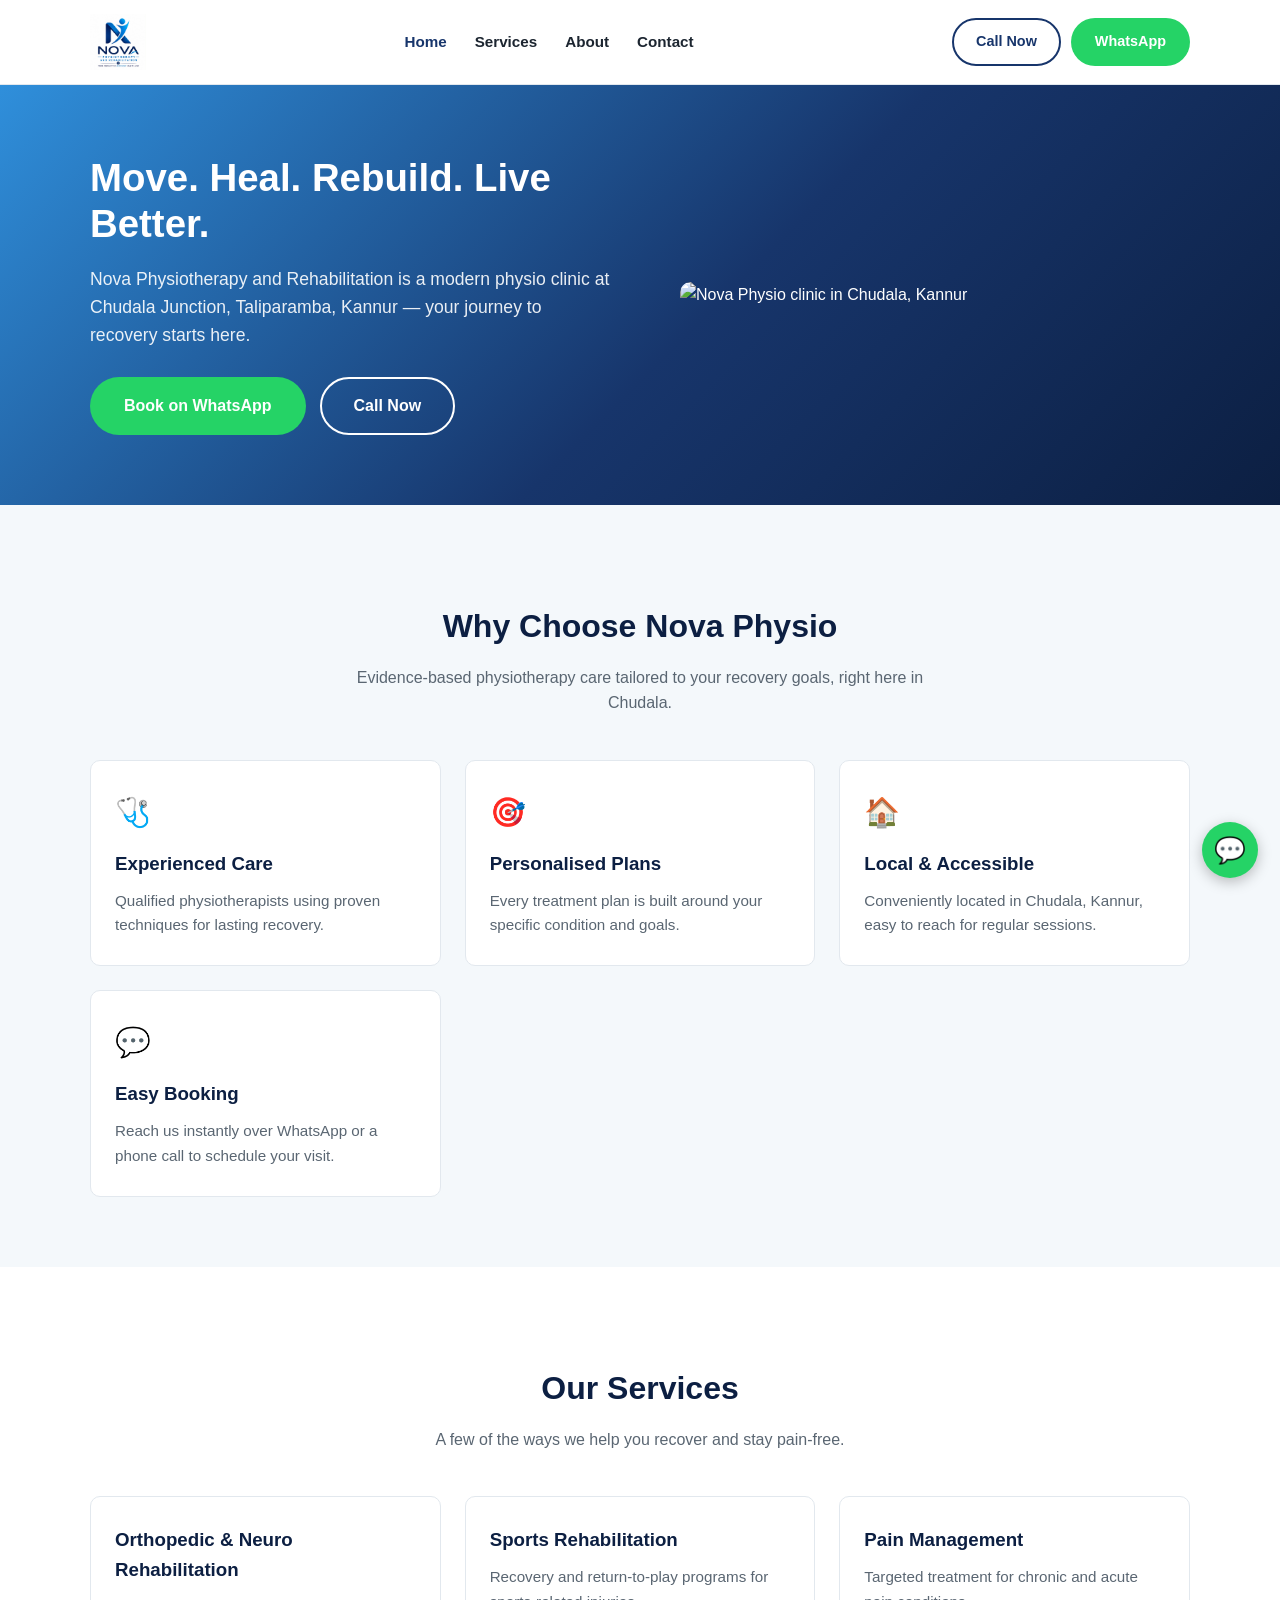
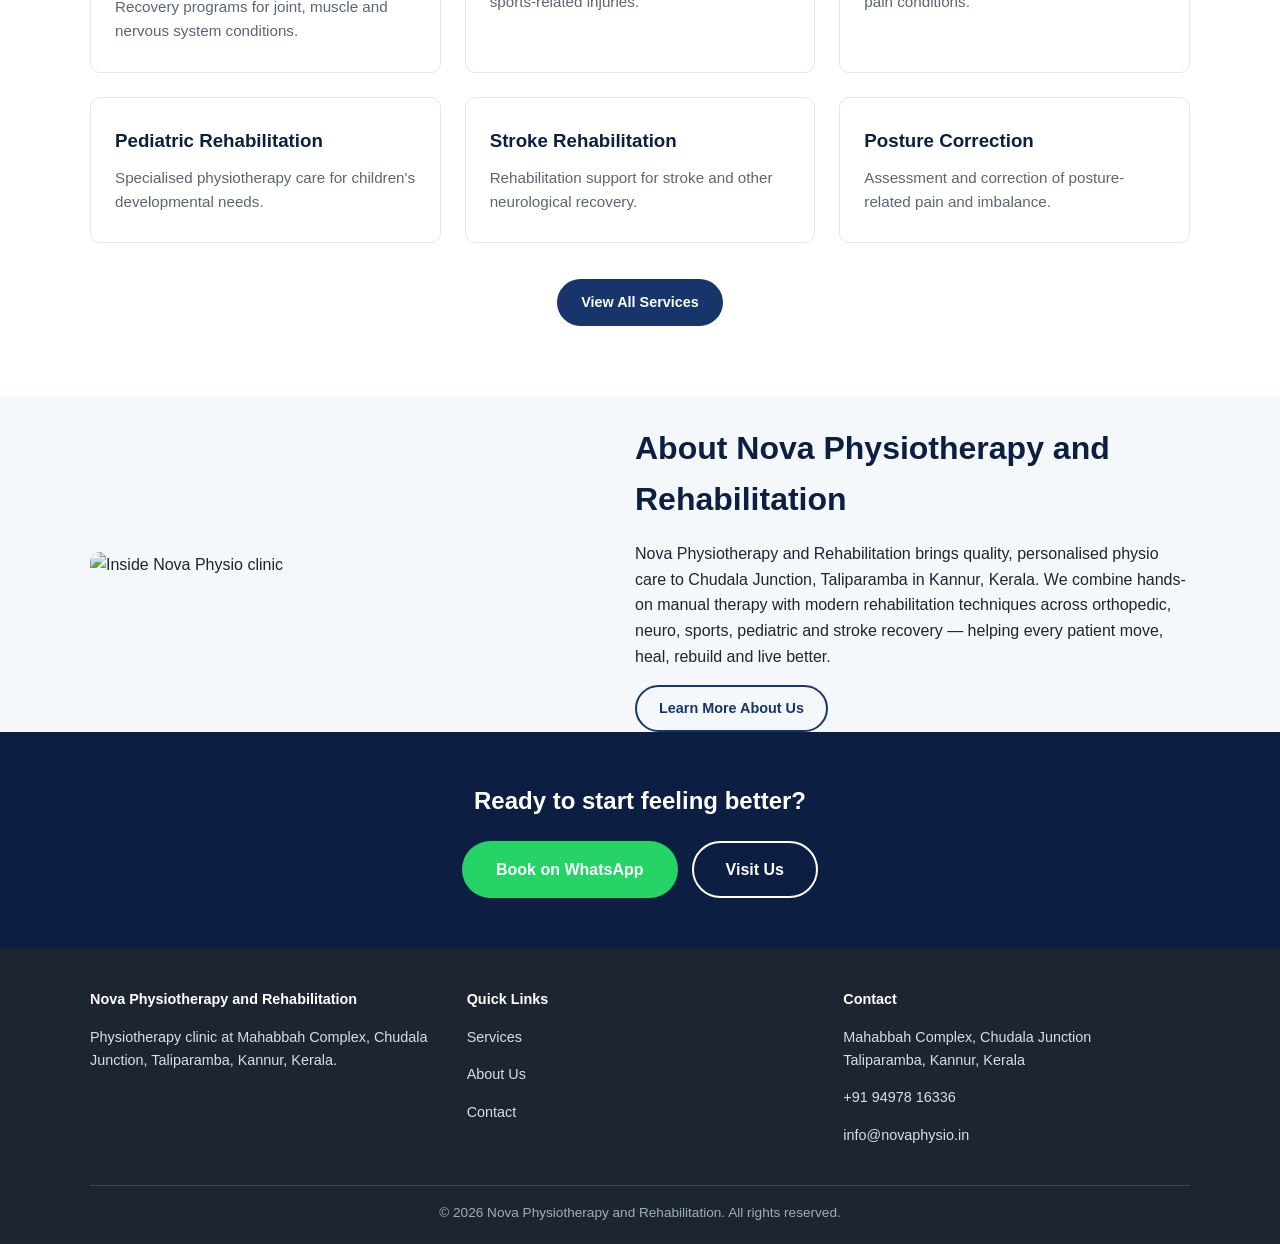
==== index.html @ da132567 "Initial Nova Physiotherapy and Rehabilitation website" ====
<!DOCTYPE html>
<html lang="en">
<head>
<meta charset="UTF-8">
<meta name="viewport" content="width=device-width, initial-scale=1.0">
<title>Nova Physiotherapy and Rehabilitation | Chudala, Taliparamba, Kannur</title>
<meta name="description" content="Nova Physiotherapy and Rehabilitation is a physiotherapy clinic at Mahabbah Complex, Chudala Junction, Taliparamba, Kannur, Kerala offering orthopedic, neuro, sports, pediatric and stroke rehabilitation.">
<link rel="stylesheet" href="css/style.css">
</head>
<body>

<header class="site-header">
  <div class="container">
    <a href="index.html" class="logo"><img src="assets/img/logo.jpeg" alt="Nova Physiotherapy and Rehabilitation" class="logo-img"></a>
    <button class="nav-toggle" aria-label="Toggle menu">&#9776;</button>
    <nav class="main-nav">
      <ul>
        <li><a href="index.html" class="active">Home</a></li>
        <li><a href="services.html">Services</a></li>
        <li><a href="about.html">About</a></li>
        <li><a href="contact.html">Contact</a></li>
      </ul>
    </nav>
    <div class="header-cta">
      <a href="tel:+919497816336" class="btn btn-outline">Call Now</a>
      <a href="https://wa.me/919497816336" class="btn btn-whatsapp" target="_blank" rel="noopener">WhatsApp</a>
    </div>
  </div>
</header>

<section class="hero">
  <div class="container">
    <div class="hero-content">
      <h1>Move. Heal. Rebuild. Live Better.</h1>
      <p>Nova Physiotherapy and Rehabilitation is a modern physio clinic at Chudala Junction, Taliparamba, Kannur &mdash; your journey to recovery starts here.</p>
      <div class="hero-actions">
        <a href="https://wa.me/919497816336" class="btn btn-whatsapp btn-large" target="_blank" rel="noopener">Book on WhatsApp</a>
        <a href="tel:+919497816336" class="btn btn-outline btn-large" style="border-color:#fff;color:#fff;">Call Now</a>
      </div>
    </div>
    <div class="hero-image">
      <img src="assets/img/clinic-photo.jpg" alt="Nova Physio clinic in Chudala, Kannur">
    </div>
  </div>
</section>

<section>
  <div class="container">
    <h2 class="section-title">Why Choose Nova Physio</h2>
    <p class="section-subtitle">Evidence-based physiotherapy care tailored to your recovery goals, right here in Chudala.</p>
    <div class="grid">
      <div class="card">
        <div class="icon">🩺</div>
        <h3>Experienced Care</h3>
        <p>Qualified physiotherapists using proven techniques for lasting recovery.</p>
      </div>
      <div class="card">
        <div class="icon">🎯</div>
        <h3>Personalised Plans</h3>
        <p>Every treatment plan is built around your specific condition and goals.</p>
      </div>
      <div class="card">
        <div class="icon">🏠</div>
        <h3>Local & Accessible</h3>
        <p>Conveniently located in Chudala, Kannur, easy to reach for regular sessions.</p>
      </div>
      <div class="card">
        <div class="icon">💬</div>
        <h3>Easy Booking</h3>
        <p>Reach us instantly over WhatsApp or a phone call to schedule your visit.</p>
      </div>
    </div>
  </div>
</section>

<section class="section-alt">
  <div class="container">
    <h2 class="section-title">Our Services</h2>
    <p class="section-subtitle">A few of the ways we help you recover and stay pain-free.</p>
    <div class="grid">
      <div class="card">
        <h3>Orthopedic &amp; Neuro Rehabilitation</h3>
        <p>Recovery programs for joint, muscle and nervous system conditions.</p>
      </div>
      <div class="card">
        <h3>Sports Rehabilitation</h3>
        <p>Recovery and return-to-play programs for sports-related injuries.</p>
      </div>
      <div class="card">
        <h3>Pain Management</h3>
        <p>Targeted treatment for chronic and acute pain conditions.</p>
      </div>
      <div class="card">
        <h3>Pediatric Rehabilitation</h3>
        <p>Specialised physiotherapy care for children's developmental needs.</p>
      </div>
      <div class="card">
        <h3>Stroke Rehabilitation</h3>
        <p>Rehabilitation support for stroke and other neurological recovery.</p>
      </div>
      <div class="card">
        <h3>Posture Correction</h3>
        <p>Assessment and correction of posture-related pain and imbalance.</p>
      </div>
    </div>
    <div style="text-align:center;margin-top:36px;">
      <a href="services.html" class="btn btn-primary">View All Services</a>
    </div>
  </div>
</section>

<section class="about-preview container">
  <div class="about-img">
    <img src="assets/img/clinic-photo.jpg" alt="Inside Nova Physio clinic">
  </div>
  <div class="about-text">
    <h2 class="section-title" style="text-align:left;">About Nova Physiotherapy and Rehabilitation</h2>
    <p>Nova Physiotherapy and Rehabilitation brings quality, personalised physio care to Chudala Junction, Taliparamba in Kannur, Kerala. We combine hands-on manual therapy with modern rehabilitation techniques across orthopedic, neuro, sports, pediatric and stroke recovery &mdash; helping every patient move, heal, rebuild and live better.</p>
    <a href="about.html" class="btn btn-outline">Learn More About Us</a>
  </div>
</section>

<section class="cta-band">
  <div class="container">
    <h2>Ready to start feeling better?</h2>
    <div class="hero-actions" style="justify-content:center;">
      <a href="https://wa.me/919497816336" class="btn btn-whatsapp btn-large" target="_blank" rel="noopener">Book on WhatsApp</a>
      <a href="contact.html" class="btn btn-outline btn-large">Visit Us</a>
    </div>
  </div>
</section>

<footer class="site-footer">
  <div class="container">
    <div class="footer-grid">
      <div>
        <h4>Nova Physiotherapy and Rehabilitation</h4>
        <p>Physiotherapy clinic at Mahabbah Complex, Chudala Junction, Taliparamba, Kannur, Kerala.</p>
      </div>
      <div>
        <h4>Quick Links</h4>
        <p><a href="services.html">Services</a></p>
        <p><a href="about.html">About Us</a></p>
        <p><a href="contact.html">Contact</a></p>
      </div>
      <div>
        <h4>Contact</h4>
        <p>Mahabbah Complex, Chudala Junction<br>Taliparamba, Kannur, Kerala</p>
        <p><a href="tel:+919497816336">+91 94978 16336</a></p>
        <p><a href="mailto:info@novaphysio.in">info@novaphysio.in</a></p>
      </div>
    </div>
    <div class="footer-bottom">
      &copy; <span id="year"></span> Nova Physiotherapy and Rehabilitation. All rights reserved.
    </div>
  </div>
</footer>

<a href="https://wa.me/919497816336" class="whatsapp-float" target="_blank" rel="noopener" aria-label="Chat on WhatsApp">&#128172;</a>

<script src="js/script.js"></script>
<script>document.getElementById("year").textContent = new Date().getFullYear();</script>
</body>
</html>
---- css/style.css ----
:root {
  --color-primary: #17356b;
  --color-primary-dark: #0c1f42;
  --color-sky: #2f8fdb;
  --color-accent: #6cbf3f;
  --color-bg: #f4f8fb;
  --color-bg-alt: #ffffff;
  --color-text: #1c2530;
  --color-text-light: #5a6672;
  --color-border: #e2e8ee;
  --max-width: 1140px;
  --radius: 10px;
  font-size: 16px;
}

* { box-sizing: border-box; }

body {
  margin: 0;
  font-family: "Segoe UI", "Helvetica Neue", Arial, sans-serif;
  color: var(--color-text);
  background: var(--color-bg);
  line-height: 1.6;
}

img { max-width: 100%; display: block; }

a { color: var(--color-primary); text-decoration: none; }

.container {
  max-width: var(--max-width);
  margin: 0 auto;
  padding: 0 20px;
}

/* Header */
.site-header {
  background: var(--color-bg-alt);
  border-bottom: 1px solid var(--color-border);
  position: sticky;
  top: 0;
  z-index: 100;
}

.site-header .container {
  display: flex;
  align-items: center;
  justify-content: space-between;
  padding-top: 14px;
  padding-bottom: 14px;
}

.logo {
  font-size: 1.4rem;
  font-weight: 700;
  color: var(--color-primary-dark);
  letter-spacing: 0.5px;
}

.logo span { color: var(--color-accent); }

.logo-img {
  height: 56px;
  width: auto;
  display: block;
}

.nav-toggle {
  display: none;
  background: none;
  border: none;
  font-size: 1.6rem;
  cursor: pointer;
  color: var(--color-primary-dark);
}

.main-nav ul {
  display: flex;
  gap: 28px;
  list-style: none;
  margin: 0;
  padding: 0;
}

.main-nav a {
  color: var(--color-text);
  font-weight: 600;
  font-size: 0.95rem;
}

.main-nav a:hover,
.main-nav a.active {
  color: var(--color-primary);
}

.header-cta {
  display: flex;
  gap: 10px;
}

/* Buttons */
.btn {
  display: inline-block;
  padding: 10px 22px;
  border-radius: 50px;
  font-weight: 600;
  font-size: 0.9rem;
  border: 2px solid transparent;
  cursor: pointer;
  transition: transform 0.15s ease, box-shadow 0.15s ease;
}

.btn:hover { transform: translateY(-1px); }

.btn-primary {
  background: var(--color-primary);
  color: #fff;
}

.btn-primary:hover { background: var(--color-primary-dark); }

.btn-outline {
  border-color: var(--color-primary);
  color: var(--color-primary);
  background: transparent;
}

.btn-whatsapp {
  background: #25d366;
  color: #fff;
}

.btn-large {
  padding: 14px 32px;
  font-size: 1rem;
}

/* Hero */
.hero {
  background: linear-gradient(135deg, var(--color-sky) 0%, var(--color-primary) 55%, var(--color-primary-dark) 100%);
  color: #fff;
  padding: 70px 0;
}

.hero .container {
  display: flex;
  align-items: center;
  gap: 40px;
  flex-wrap: wrap;
}

.hero-content { flex: 1 1 420px; }

.hero-content h1 {
  font-size: 2.4rem;
  line-height: 1.2;
  margin: 0 0 16px;
}

.hero-content p {
  font-size: 1.1rem;
  color: rgba(255,255,255,0.9);
  margin-bottom: 28px;
  max-width: 520px;
}

.hero-actions { display: flex; gap: 14px; flex-wrap: wrap; }

.hero-image {
  flex: 1 1 380px;
  border-radius: var(--radius);
  overflow: hidden;
}

.hero-image img { border-radius: var(--radius); }

/* Sections */
section { padding: 70px 0; }

.section-title {
  text-align: center;
  margin-bottom: 12px;
  font-size: 2rem;
  color: var(--color-primary-dark);
}

.section-subtitle {
  text-align: center;
  color: var(--color-text-light);
  max-width: 600px;
  margin: 0 auto 44px;
}

/* Cards grid */
.grid {
  display: grid;
  grid-template-columns: repeat(auto-fit, minmax(260px, 1fr));
  gap: 24px;
}

.card {
  background: var(--color-bg-alt);
  border: 1px solid var(--color-border);
  border-radius: var(--radius);
  padding: 28px 24px;
}

.card .icon {
  font-size: 1.8rem;
  margin-bottom: 14px;
}

.card h3 {
  margin: 0 0 10px;
  color: var(--color-primary-dark);
}

.card p {
  color: var(--color-text-light);
  margin: 0;
  font-size: 0.95rem;
}

/* Alt section background */
.section-alt { background: var(--color-bg-alt); }

/* About preview */
.about-preview {
  display: flex;
  align-items: center;
  gap: 50px;
  flex-wrap: wrap;
}

.about-preview .about-img { flex: 1 1 360px; border-radius: var(--radius); overflow: hidden; }
.about-preview .about-text { flex: 1 1 420px; }

/* Contact / location */
.contact-grid {
  display: grid;
  grid-template-columns: 1fr 1fr;
  gap: 30px;
}

@media (max-width: 800px) {
  .contact-grid { grid-template-columns: 1fr; }
}

.info-list {
  list-style: none;
  padding: 0;
  margin: 0 0 24px;
}

.info-list li {
  padding: 10px 0;
  border-bottom: 1px solid var(--color-border);
  display: flex;
  gap: 12px;
}

.info-list li strong { color: var(--color-primary-dark); min-width: 90px; }

.map-embed iframe {
  width: 100%;
  height: 320px;
  border: 0;
  border-radius: var(--radius);
}

/* CTA band */
.cta-band {
  background: var(--color-primary-dark);
  color: #fff;
  text-align: center;
  padding: 50px 0;
}

.cta-band h2 { margin: 0 0 20px; }

.cta-band .btn-outline {
  border-color: #fff;
  color: #fff;
}

/* Footer */
.site-footer {
  background: var(--color-text);
  color: #d7e0e0;
  padding: 40px 0 20px;
  font-size: 0.9rem;
}

.footer-grid {
  display: grid;
  grid-template-columns: repeat(auto-fit, minmax(200px, 1fr));
  gap: 30px;
  margin-bottom: 24px;
}

.footer-grid h4 { color: #fff; margin: 0 0 14px; }

.site-footer a { color: #d7e0e0; }
.site-footer a:hover { color: #fff; }

.footer-bottom {
  border-top: 1px solid rgba(255,255,255,0.15);
  padding-top: 16px;
  text-align: center;
  color: #9fb0b0;
  font-size: 0.85rem;
}

/* Floating WhatsApp button */
.whatsapp-float {
  position: fixed;
  bottom: 22px;
  right: 22px;
  background: #25d366;
  color: #fff;
  border-radius: 50%;
  width: 56px;
  height: 56px;
  display: flex;
  align-items: center;
  justify-content: center;
  font-size: 1.6rem;
  box-shadow: 0 4px 14px rgba(0,0,0,0.25);
  z-index: 200;
}

/* Responsive nav */
@media (max-width: 820px) {
  .nav-toggle { display: block; }
  .main-nav {
    position: absolute;
    top: 100%;
    left: 0;
    right: 0;
    background: var(--color-bg-alt);
    border-bottom: 1px solid var(--color-border);
    display: none;
  }
  .main-nav.open { display: block; }
  .main-nav ul {
    flex-direction: column;
    gap: 0;
    padding: 10px 20px;
  }
  .main-nav ul li { padding: 10px 0; border-bottom: 1px solid var(--color-border); }
  .header-cta .btn-outline { display: none; }
  .hero-content h1 { font-size: 1.9rem; }
}
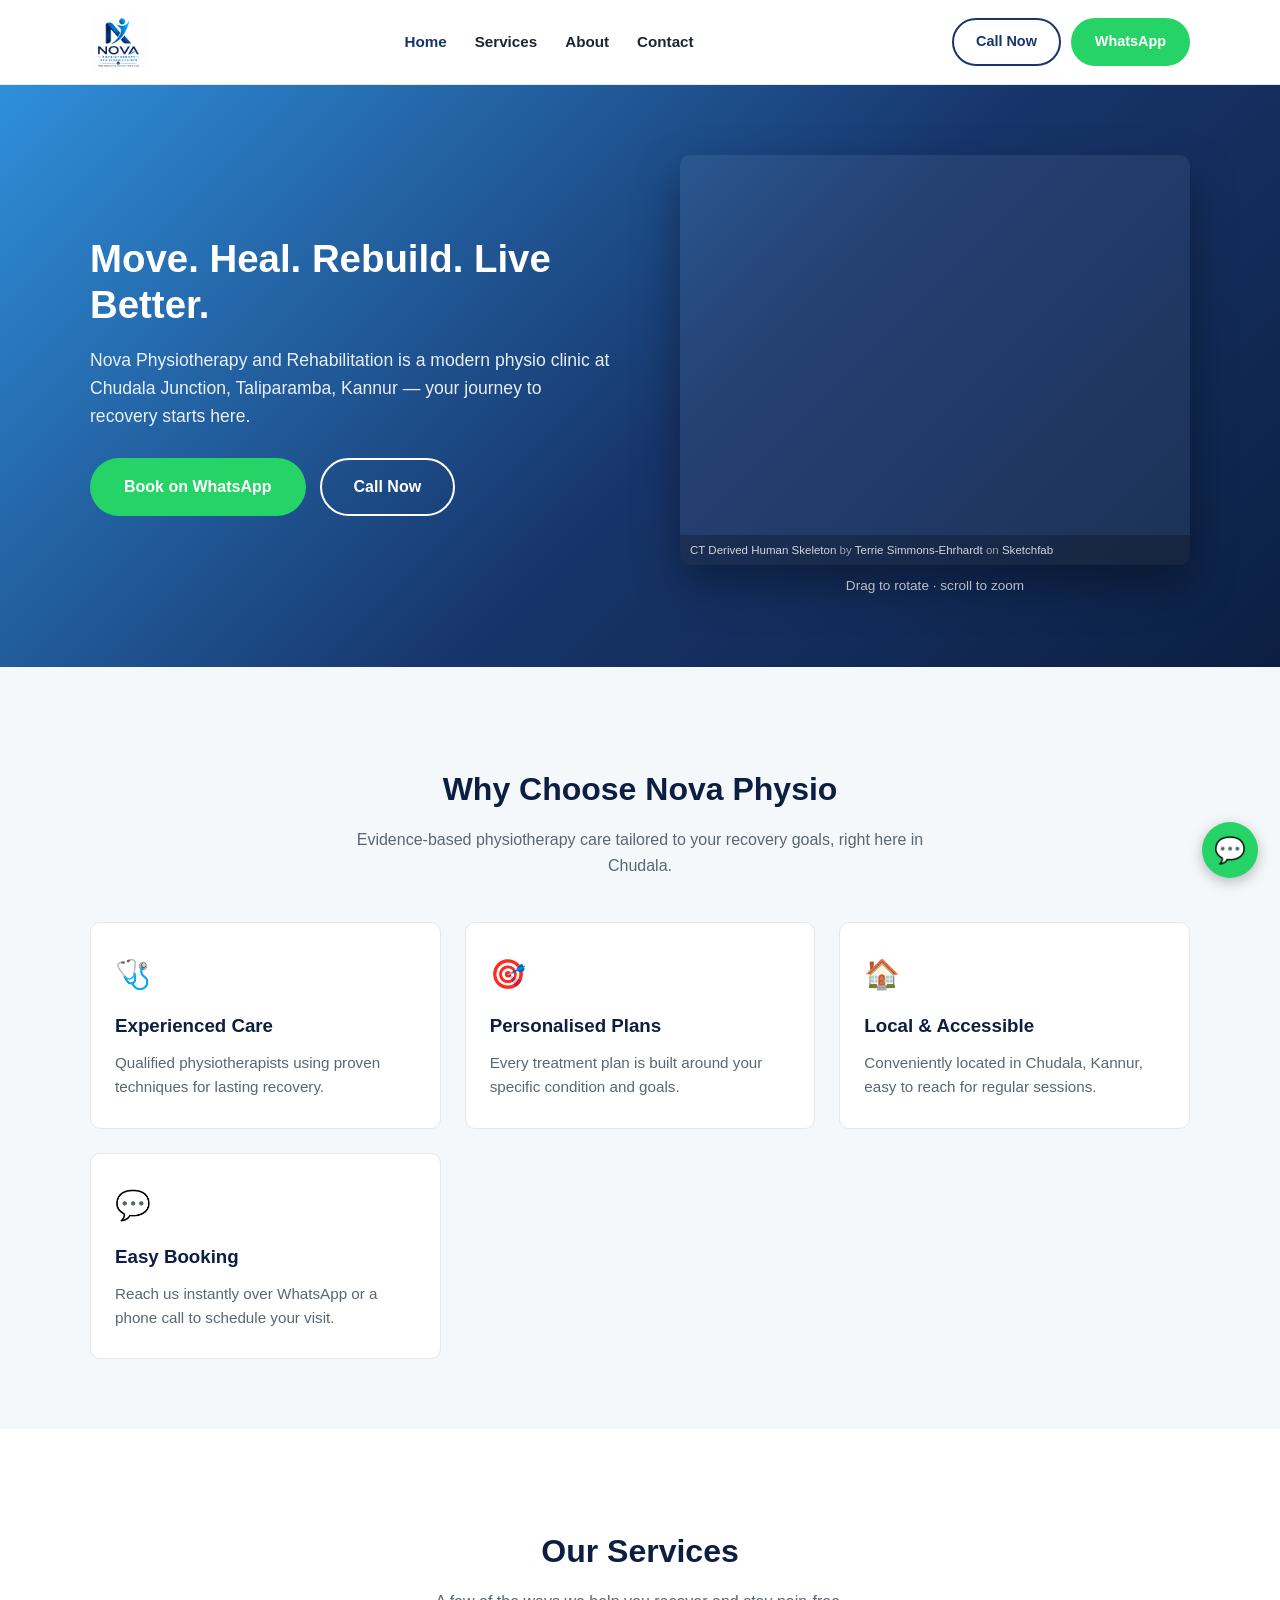
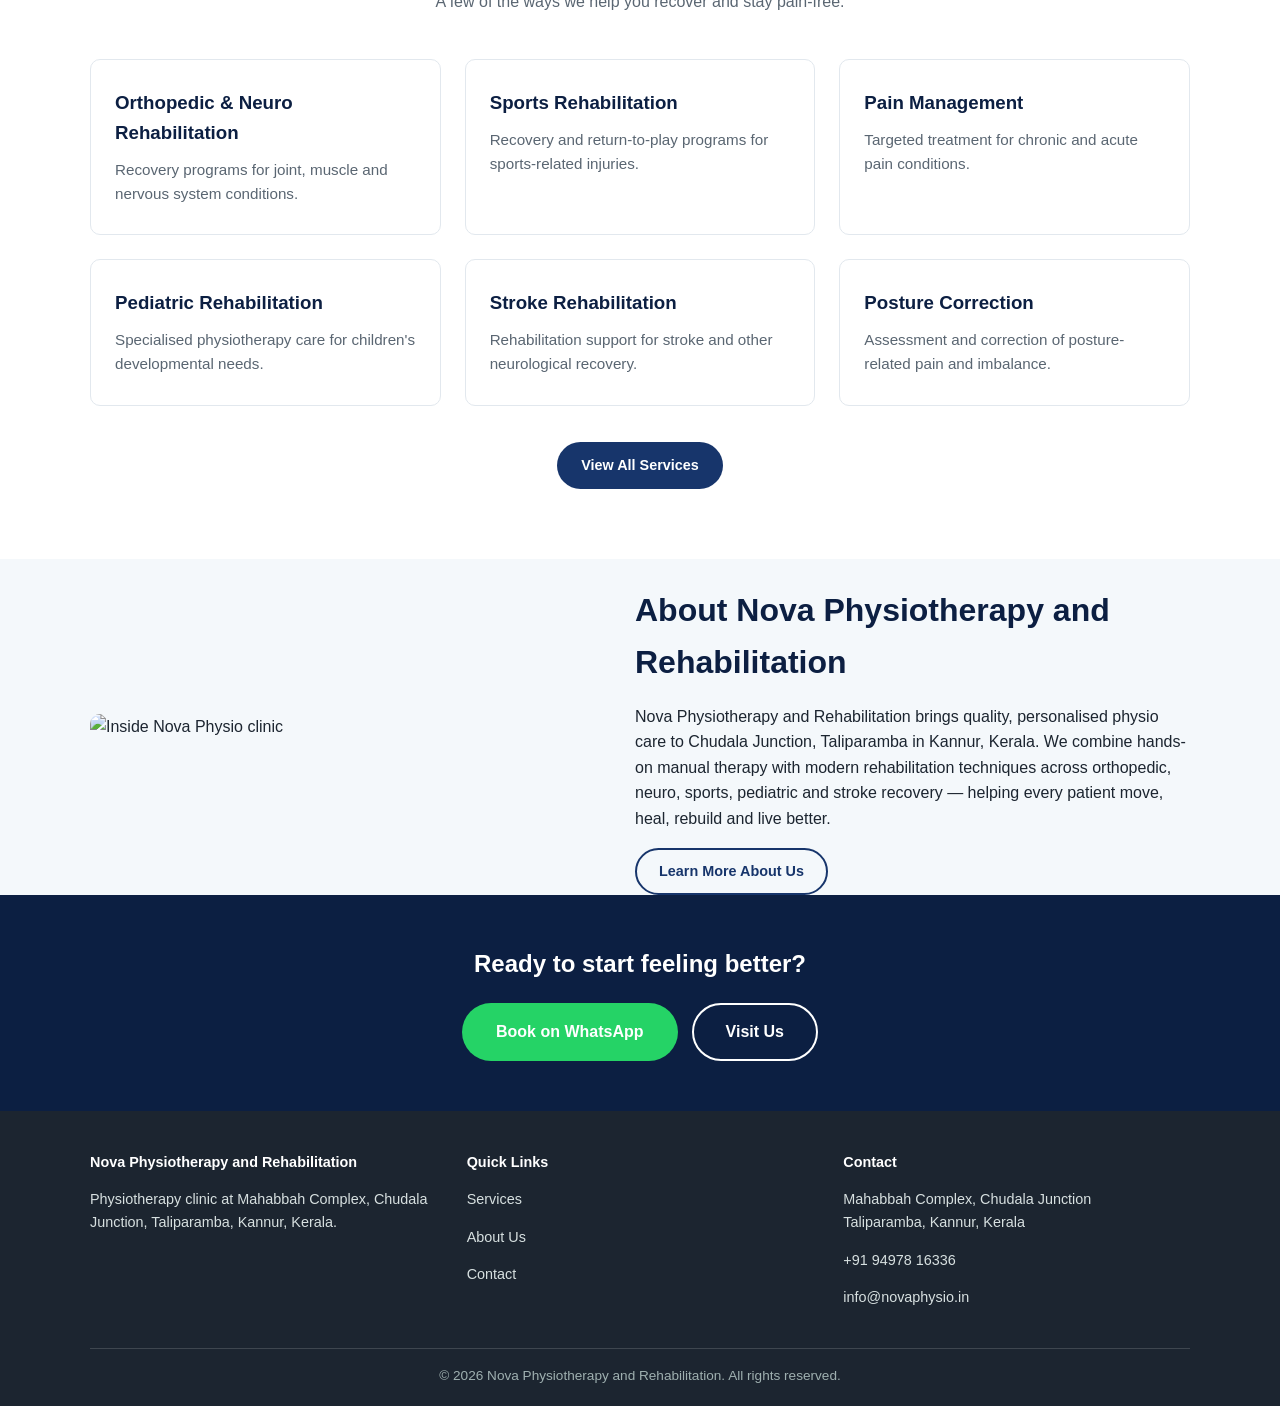
==== commit 500a5e2f: "Add embedded 3D skeleton model to hero section" ====
--- a/index.html
+++ b/index.html
@@ -39,7 +39,20 @@
       </div>
     </div>
     <div class="hero-image">
-      <img src="assets/img/clinic-photo.jpg" alt="Nova Physio clinic in Chudala, Kannur">
+      <div class="sketchfab-embed-wrapper">
+        <iframe title="CT Derived Human Skeleton" class="hero-3d-frame" frameborder="0"
+          allowfullscreen mozallowfullscreen="true" webkitallowfullscreen="true"
+          allow="autoplay; fullscreen; xr-spatial-tracking" xr-spatial-tracking
+          execution-while-out-of-viewport execution-while-not-rendered web-share
+          src="https://sketchfab.com/models/7235c83248574ce986dd9e8b35159afa/embed?autostart=1&ui_theme=dark&transparent=1&ui_infos=0&ui_watermark=0">
+        </iframe>
+        <p class="sketchfab-credit">
+          <a href="https://sketchfab.com/3d-models/ct-derived-human-skeleton-7235c83248574ce986dd9e8b35159afa" target="_blank" rel="nofollow noopener">CT Derived Human Skeleton</a>
+          by <a href="https://sketchfab.com/terrielsimmons" target="_blank" rel="nofollow noopener">Terrie Simmons-Ehrhardt</a>
+          on <a href="https://sketchfab.com" target="_blank" rel="nofollow noopener">Sketchfab</a>
+        </p>
+      </div>
+      <p class="hero-3d-hint">Drag to rotate &middot; scroll to zoom</p>
     </div>
   </div>
 </section>
--- a/css/style.css
+++ b/css/style.css
@@ -168,11 +168,45 @@
 
 .hero-image {
   flex: 1 1 380px;
+}
+
+.hero-image img { border-radius: var(--radius); }
+
+.sketchfab-embed-wrapper {
   border-radius: var(--radius);
   overflow: hidden;
-}
-
-.hero-image img { border-radius: var(--radius); }
+  background: rgba(255,255,255,0.06);
+  box-shadow: 0 20px 45px rgba(0,0,0,0.35);
+}
+
+.hero-3d-frame {
+  width: 100%;
+  height: 380px;
+  display: block;
+}
+
+.sketchfab-credit {
+  margin: 0;
+  padding: 6px 10px;
+  font-size: 0.72rem;
+  color: rgba(255,255,255,0.55);
+  background: rgba(0,0,0,0.25);
+}
+
+.sketchfab-credit a {
+  color: rgba(255,255,255,0.8);
+}
+
+.hero-3d-hint {
+  text-align: center;
+  margin: 10px 0 0;
+  font-size: 0.85rem;
+  color: rgba(255,255,255,0.7);
+}
+
+@media (max-width: 600px) {
+  .hero-3d-frame { height: 300px; }
+}
 
 /* Sections */
 section { padding: 70px 0; }
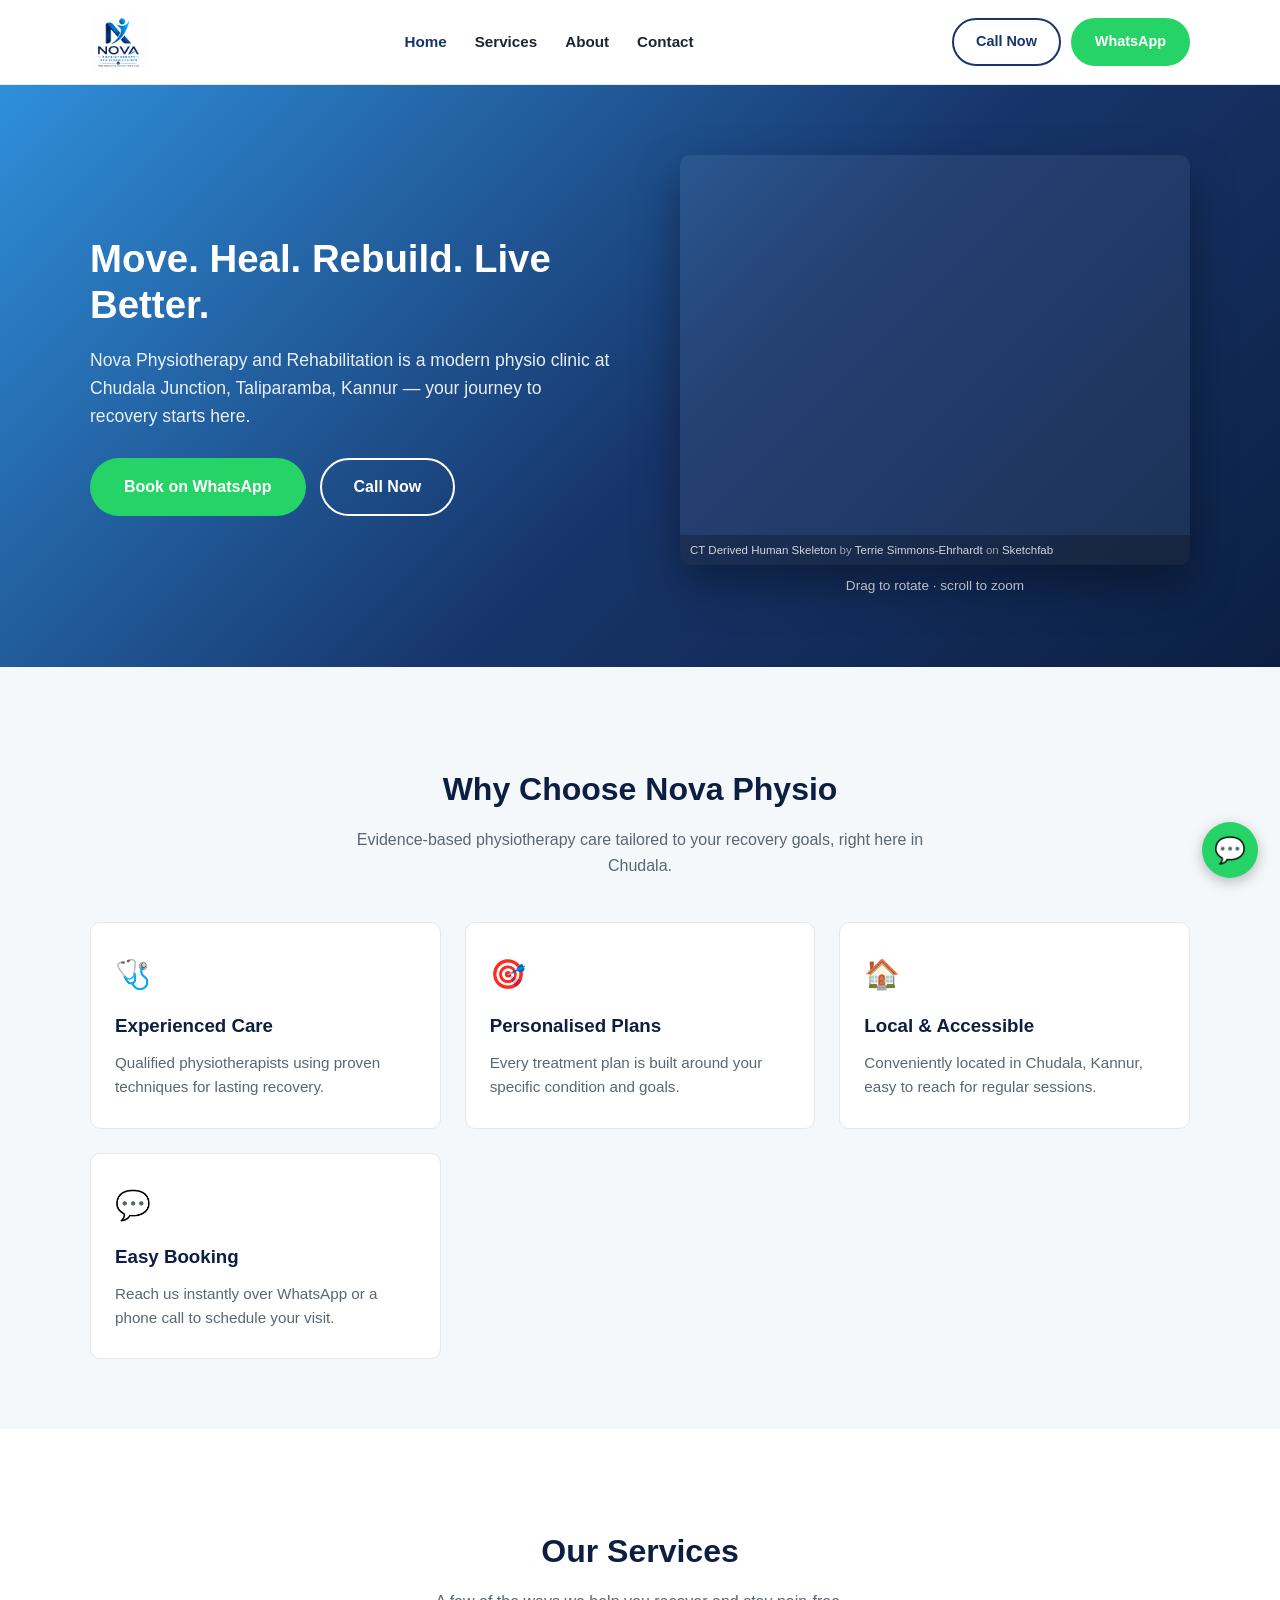
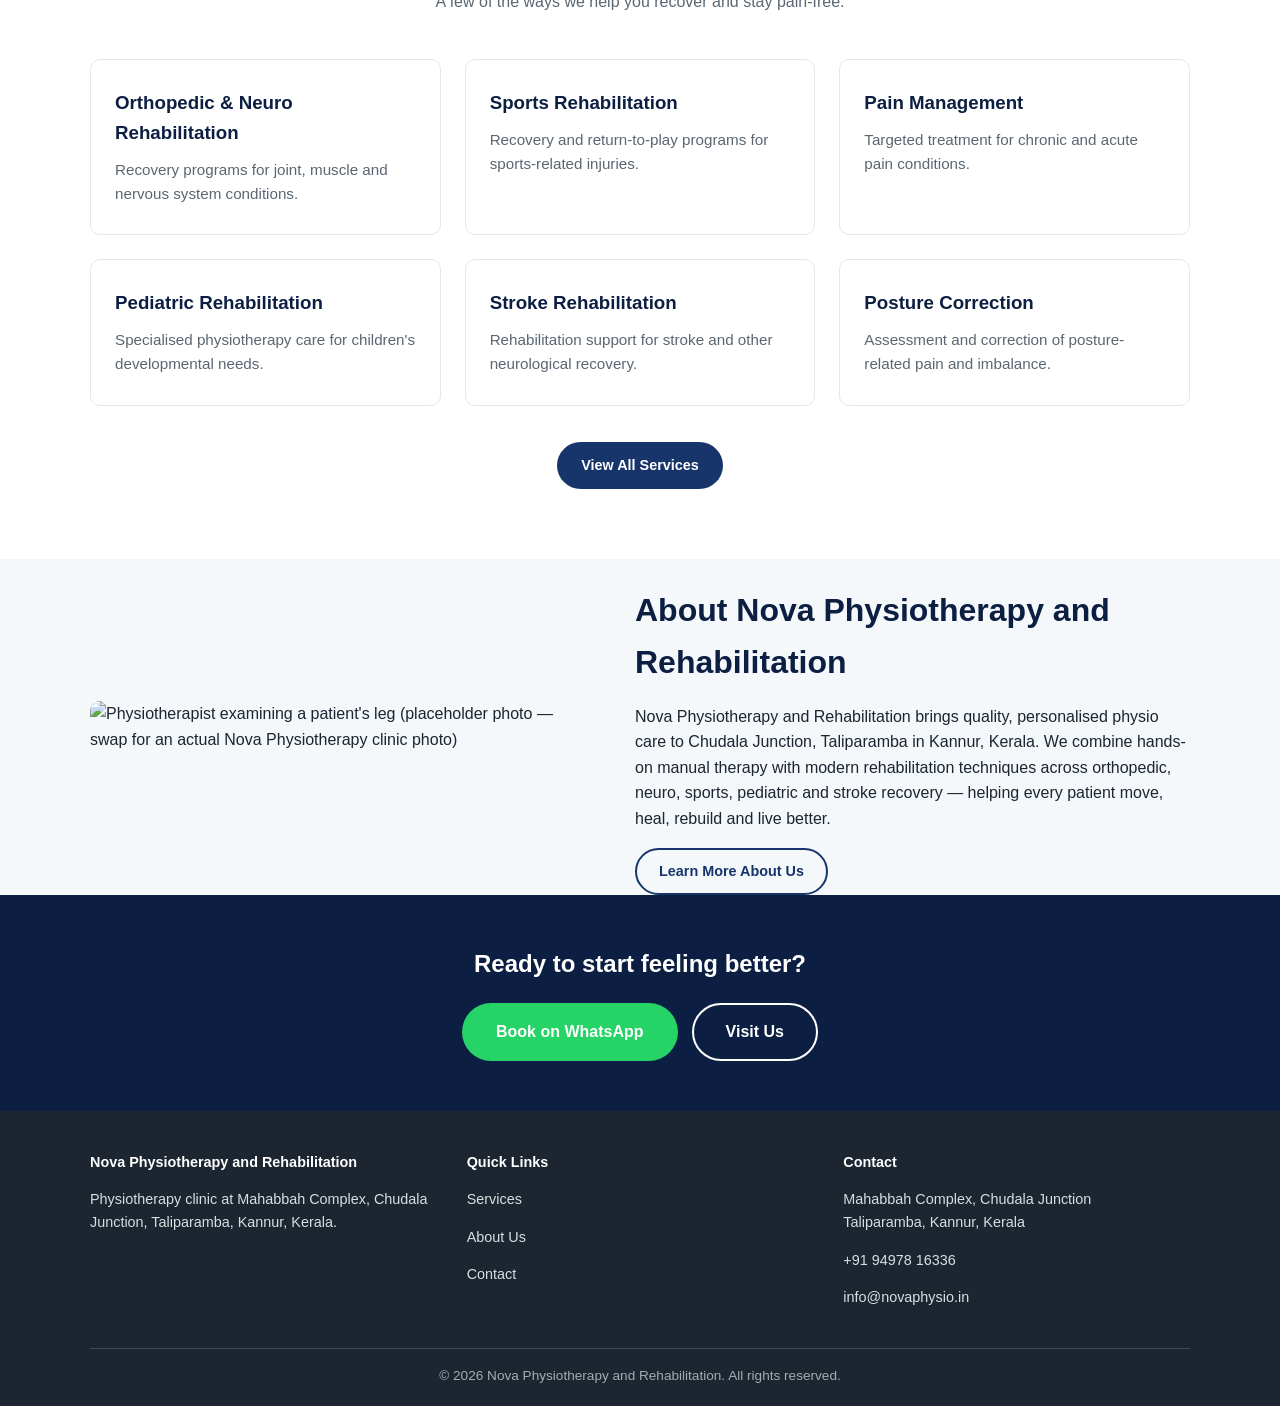
==== commit dd9f2460: "Fix broken clinic image links with placeholder photo, add favicon, escape embed URL" ====
--- a/index.html
+++ b/index.html
@@ -5,6 +5,7 @@
 <meta name="viewport" content="width=device-width, initial-scale=1.0">
 <title>Nova Physiotherapy and Rehabilitation | Chudala, Taliparamba, Kannur</title>
 <meta name="description" content="Nova Physiotherapy and Rehabilitation is a physiotherapy clinic at Mahabbah Complex, Chudala Junction, Taliparamba, Kannur, Kerala offering orthopedic, neuro, sports, pediatric and stroke rehabilitation.">
+<link rel="icon" href="assets/img/logo.jpeg" type="image/jpeg">
 <link rel="stylesheet" href="css/style.css">
 </head>
 <body>
@@ -44,7 +45,7 @@
           allowfullscreen mozallowfullscreen="true" webkitallowfullscreen="true"
           allow="autoplay; fullscreen; xr-spatial-tracking" xr-spatial-tracking
           execution-while-out-of-viewport execution-while-not-rendered web-share
-          src="https://sketchfab.com/models/7235c83248574ce986dd9e8b35159afa/embed?autostart=1&ui_theme=dark&transparent=1&ui_infos=0&ui_watermark=0">
+          src="https://sketchfab.com/models/7235c83248574ce986dd9e8b35159afa/embed?autostart=1&amp;ui_theme=dark&amp;transparent=1&amp;ui_infos=0&amp;ui_watermark=0">
         </iframe>
         <p class="sketchfab-credit">
           <a href="https://sketchfab.com/3d-models/ct-derived-human-skeleton-7235c83248574ce986dd9e8b35159afa" target="_blank" rel="nofollow noopener">CT Derived Human Skeleton</a>
@@ -124,7 +125,7 @@
 
 <section class="about-preview container">
   <div class="about-img">
-    <img src="assets/img/clinic-photo.jpg" alt="Inside Nova Physio clinic">
+    <img src="https://images.unsplash.com/photo-1649751361457-01d3a696c7e6?q=80&amp;w=1200&amp;auto=format&amp;fit=crop" alt="Physiotherapist examining a patient's leg (placeholder photo — swap for an actual Nova Physiotherapy clinic photo)" loading="lazy">
   </div>
   <div class="about-text">
     <h2 class="section-title" style="text-align:left;">About Nova Physiotherapy and Rehabilitation</h2>
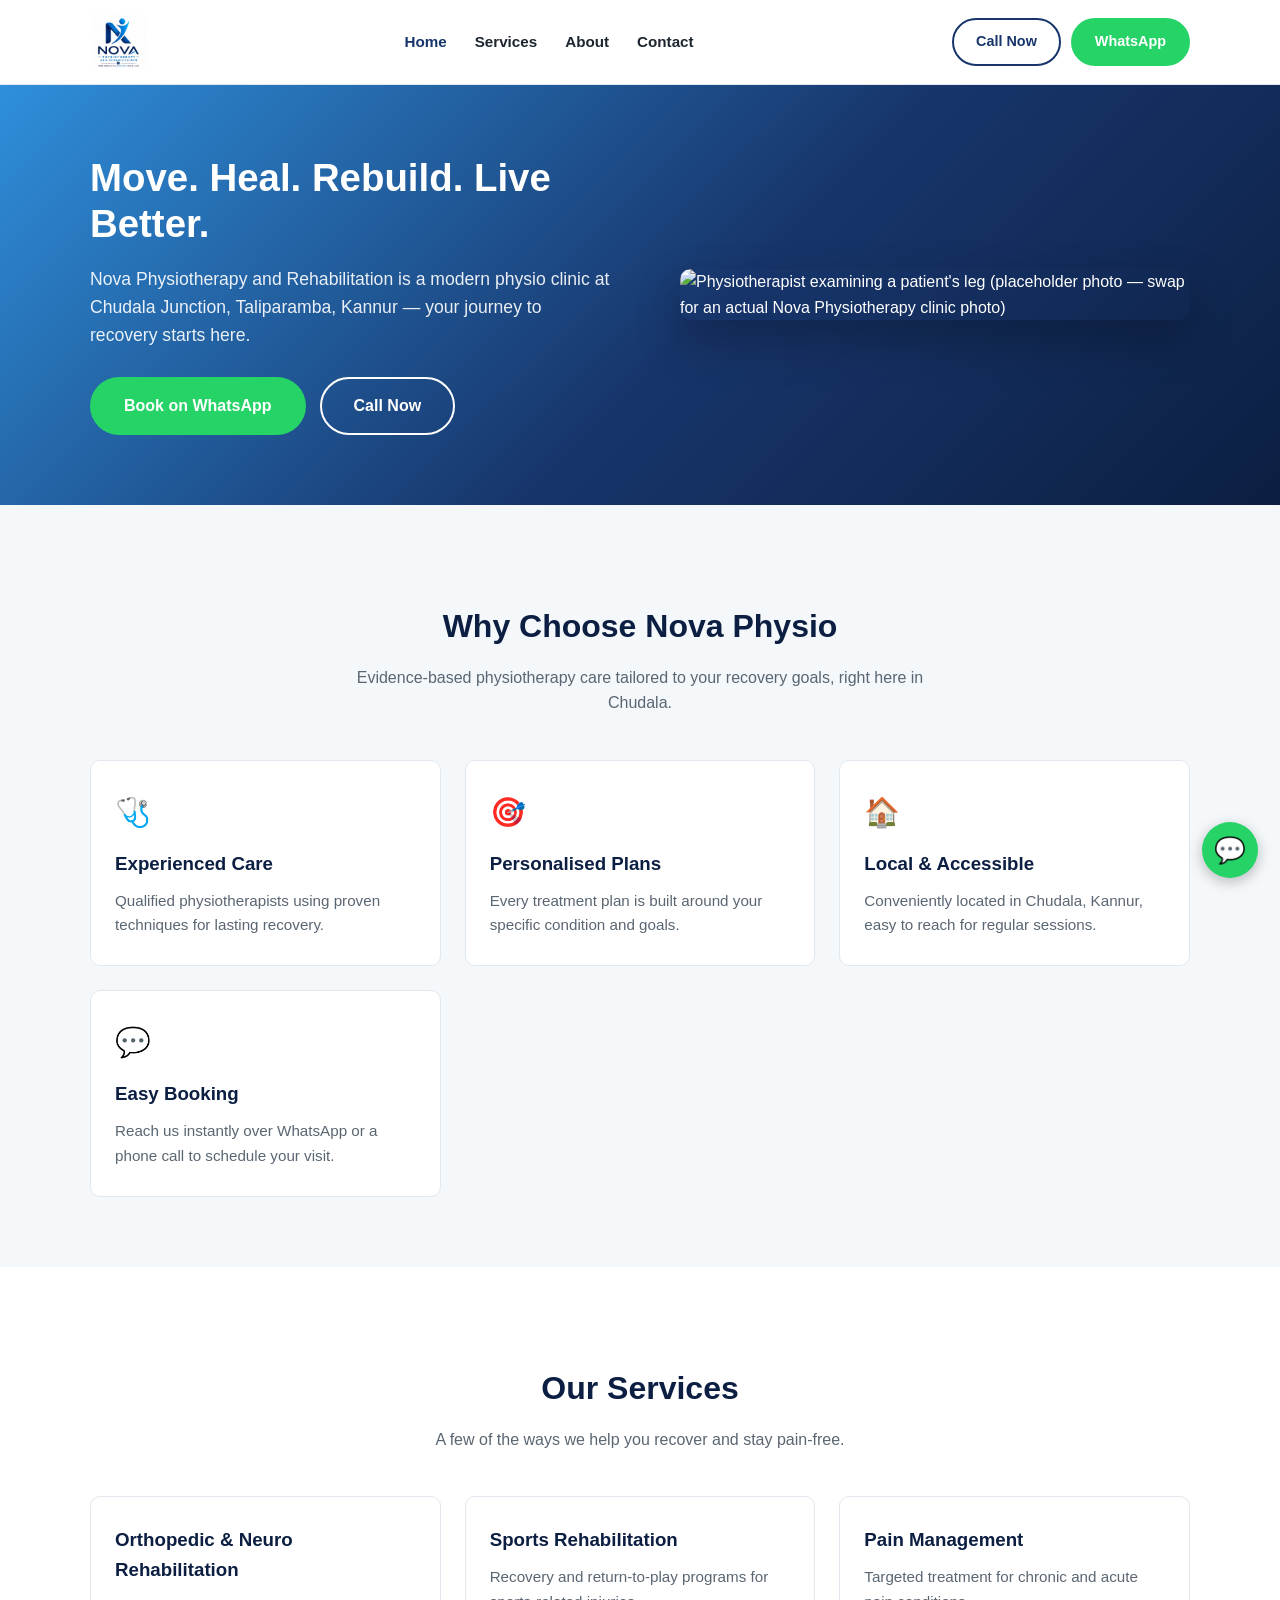
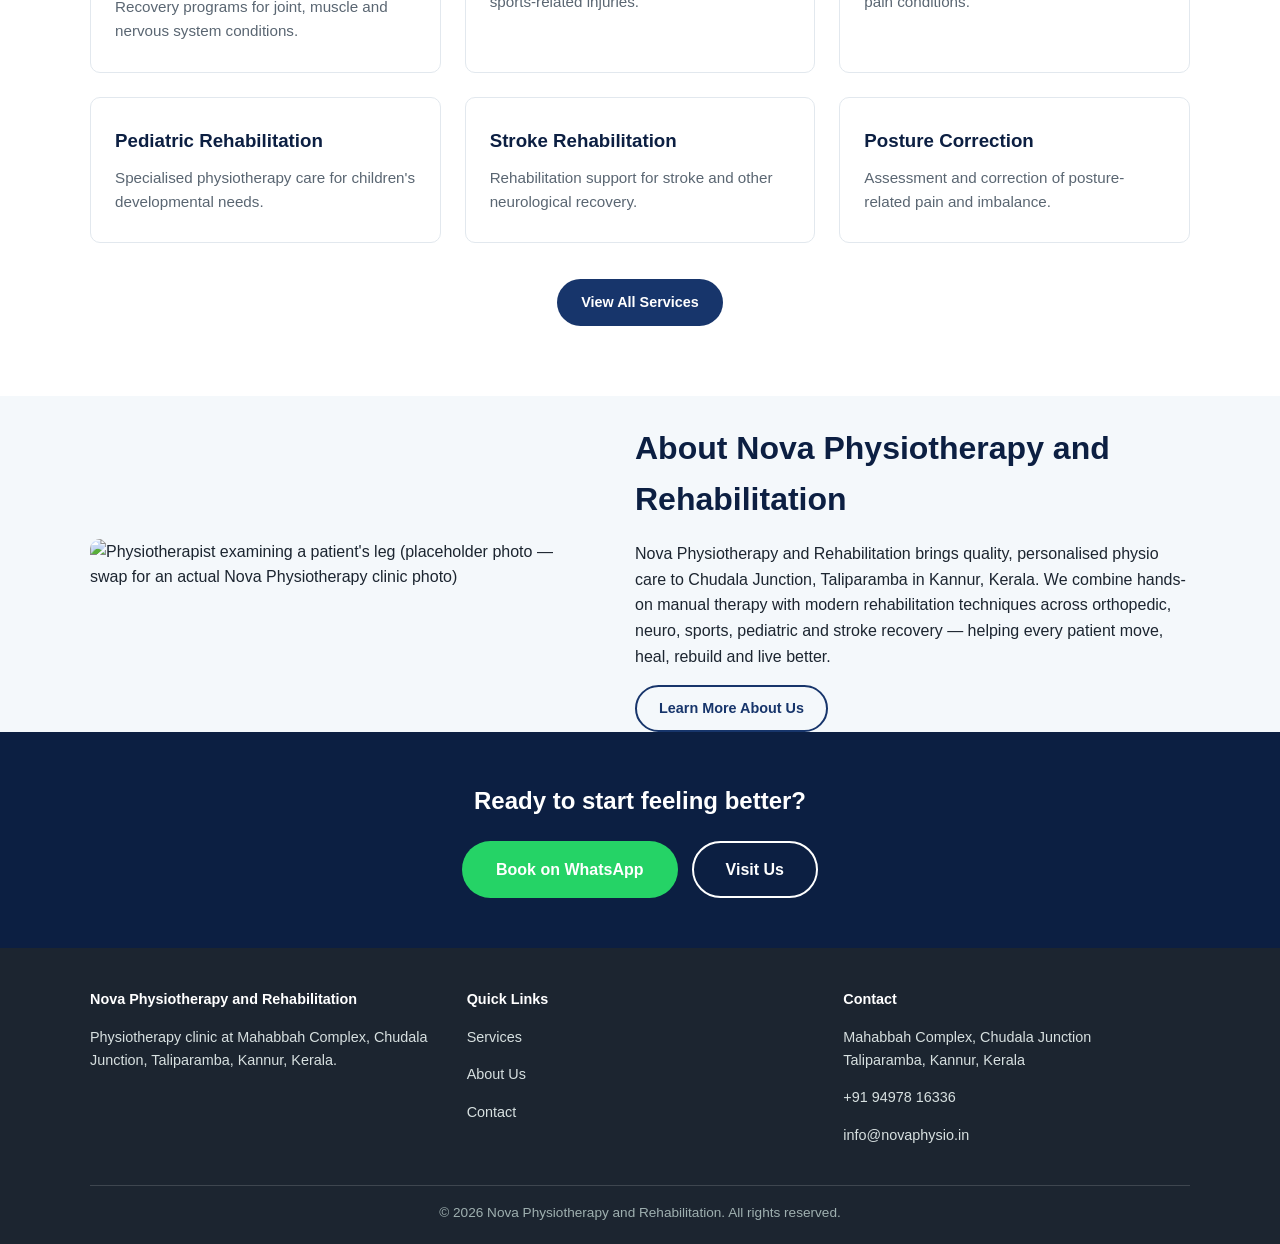
==== commit dc6d671f: "Remove 3D skeleton embed from hero, revert to a normal photo" ====
--- a/index.html
+++ b/index.html
@@ -40,20 +40,7 @@
       </div>
     </div>
     <div class="hero-image">
-      <div class="sketchfab-embed-wrapper">
-        <iframe title="CT Derived Human Skeleton" class="hero-3d-frame" frameborder="0"
-          allowfullscreen mozallowfullscreen="true" webkitallowfullscreen="true"
-          allow="autoplay; fullscreen; xr-spatial-tracking" xr-spatial-tracking
-          execution-while-out-of-viewport execution-while-not-rendered web-share
-          src="https://sketchfab.com/models/7235c83248574ce986dd9e8b35159afa/embed?autostart=1&amp;ui_theme=dark&amp;transparent=1&amp;ui_infos=0&amp;ui_watermark=0">
-        </iframe>
-        <p class="sketchfab-credit">
-          <a href="https://sketchfab.com/3d-models/ct-derived-human-skeleton-7235c83248574ce986dd9e8b35159afa" target="_blank" rel="nofollow noopener">CT Derived Human Skeleton</a>
-          by <a href="https://sketchfab.com/terrielsimmons" target="_blank" rel="nofollow noopener">Terrie Simmons-Ehrhardt</a>
-          on <a href="https://sketchfab.com" target="_blank" rel="nofollow noopener">Sketchfab</a>
-        </p>
-      </div>
-      <p class="hero-3d-hint">Drag to rotate &middot; scroll to zoom</p>
+      <img src="https://images.unsplash.com/photo-1649751361457-01d3a696c7e6?q=80&amp;w=1200&amp;auto=format&amp;fit=crop" alt="Physiotherapist examining a patient's leg (placeholder photo — swap for an actual Nova Physiotherapy clinic photo)" loading="lazy">
     </div>
   </div>
 </section>
--- a/css/style.css
+++ b/css/style.css
@@ -168,45 +168,12 @@
 
 .hero-image {
   flex: 1 1 380px;
-}
-
-.hero-image img { border-radius: var(--radius); }
-
-.sketchfab-embed-wrapper {
   border-radius: var(--radius);
   overflow: hidden;
-  background: rgba(255,255,255,0.06);
-  box-shadow: 0 20px 45px rgba(0,0,0,0.35);
-}
-
-.hero-3d-frame {
-  width: 100%;
-  height: 380px;
-  display: block;
-}
-
-.sketchfab-credit {
-  margin: 0;
-  padding: 6px 10px;
-  font-size: 0.72rem;
-  color: rgba(255,255,255,0.55);
-  background: rgba(0,0,0,0.25);
-}
-
-.sketchfab-credit a {
-  color: rgba(255,255,255,0.8);
-}
-
-.hero-3d-hint {
-  text-align: center;
-  margin: 10px 0 0;
-  font-size: 0.85rem;
-  color: rgba(255,255,255,0.7);
-}
-
-@media (max-width: 600px) {
-  .hero-3d-frame { height: 300px; }
-}
+  box-shadow: 0 20px 45px rgba(0,0,0,0.25);
+}
+
+.hero-image img { border-radius: var(--radius); }
 
 /* Sections */
 section { padding: 70px 0; }
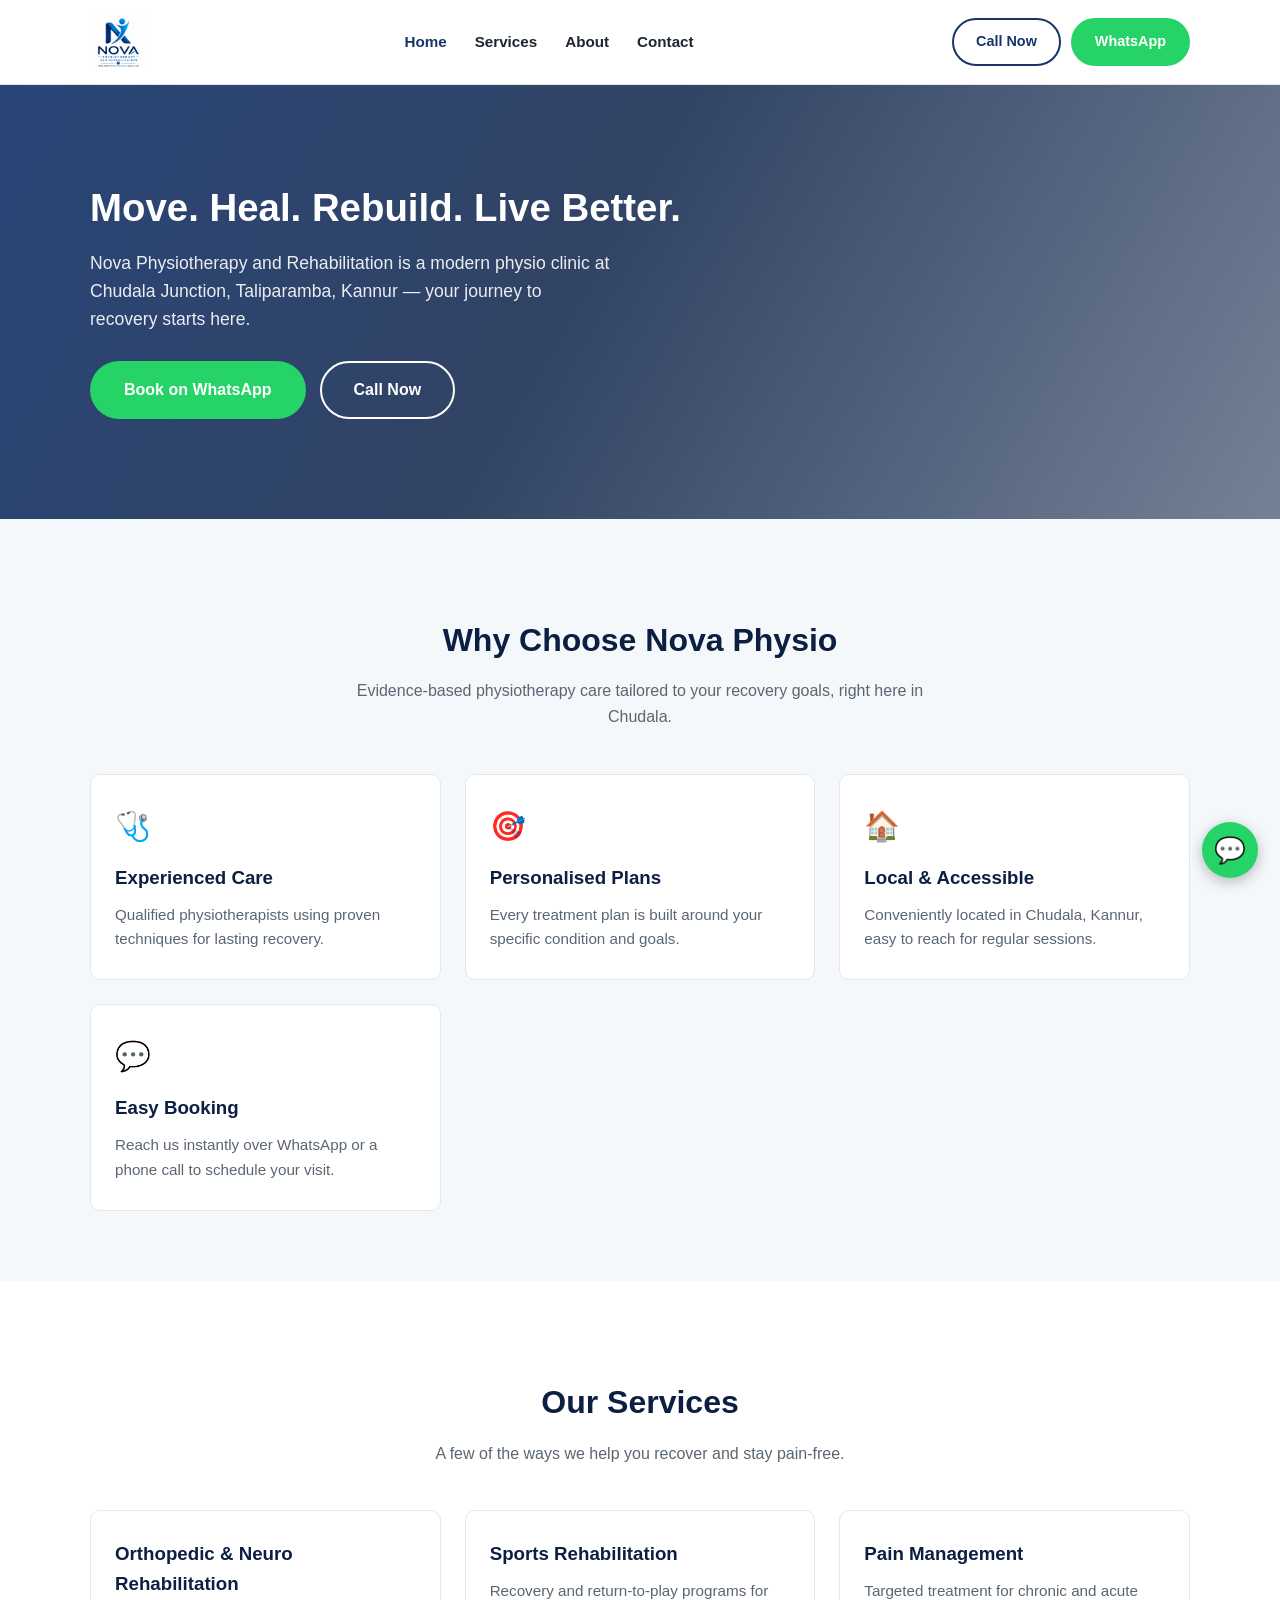
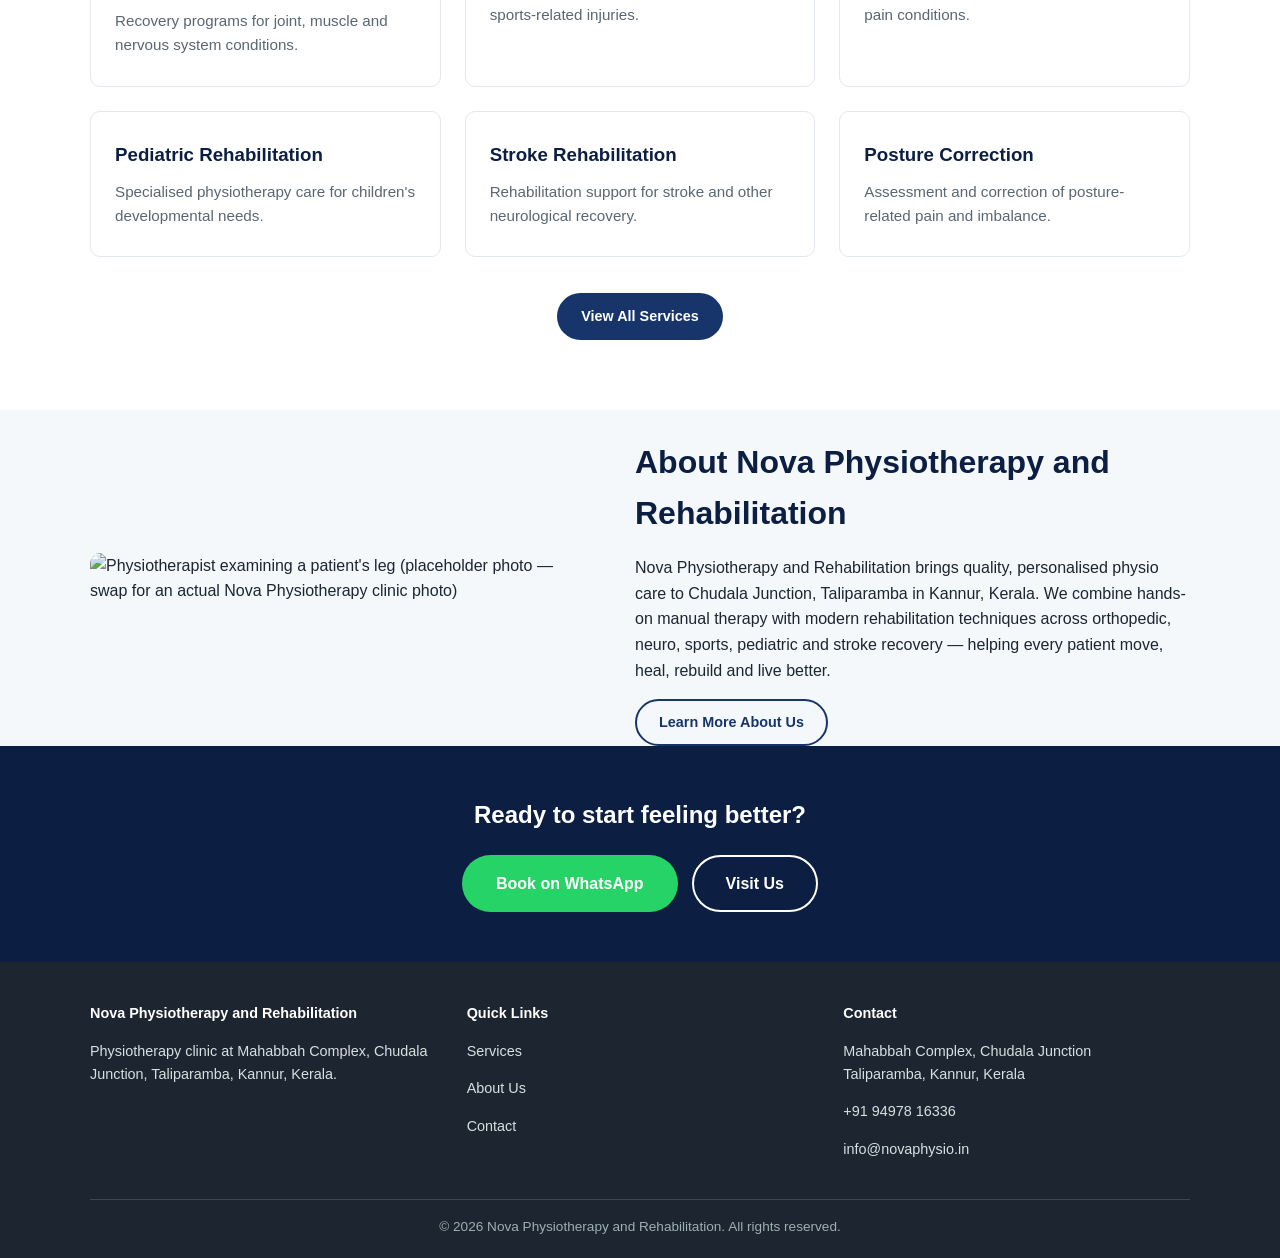
==== commit 46e7d2cd: "Use full-bleed photo with blue gradient overlay as hero background" ====
--- a/index.html
+++ b/index.html
@@ -38,9 +38,6 @@
         <a href="https://wa.me/919497816336" class="btn btn-whatsapp btn-large" target="_blank" rel="noopener">Book on WhatsApp</a>
         <a href="tel:+919497816336" class="btn btn-outline btn-large" style="border-color:#fff;color:#fff;">Call Now</a>
       </div>
-    </div>
-    <div class="hero-image">
-      <img src="https://images.unsplash.com/photo-1649751361457-01d3a696c7e6?q=80&amp;w=1200&amp;auto=format&amp;fit=crop" alt="Physiotherapist examining a patient's leg (placeholder photo — swap for an actual Nova Physiotherapy clinic photo)" loading="lazy">
     </div>
   </div>
 </section>
--- a/css/style.css
+++ b/css/style.css
@@ -137,9 +137,11 @@
 
 /* Hero */
 .hero {
-  background: linear-gradient(135deg, var(--color-sky) 0%, var(--color-primary) 55%, var(--color-primary-dark) 100%);
-  color: #fff;
-  padding: 70px 0;
+  background:
+    linear-gradient(120deg, rgba(23,53,107,0.92) 0%, rgba(15,36,74,0.85) 45%, rgba(12,31,66,0.55) 100%),
+    url('https://images.unsplash.com/photo-1709880754472-be89c13abc52?q=80&w=1600&auto=format&fit=crop') center/cover no-repeat;
+  color: #fff;
+  padding: 100px 0;
 }
 
 .hero .container {
@@ -149,7 +151,7 @@
   flex-wrap: wrap;
 }
 
-.hero-content { flex: 1 1 420px; }
+.hero-content { flex: 1 1 420px; max-width: 620px; }
 
 .hero-content h1 {
   font-size: 2.4rem;
@@ -165,15 +167,6 @@
 }
 
 .hero-actions { display: flex; gap: 14px; flex-wrap: wrap; }
-
-.hero-image {
-  flex: 1 1 380px;
-  border-radius: var(--radius);
-  overflow: hidden;
-  box-shadow: 0 20px 45px rgba(0,0,0,0.25);
-}
-
-.hero-image img { border-radius: var(--radius); }
 
 /* Sections */
 section { padding: 70px 0; }
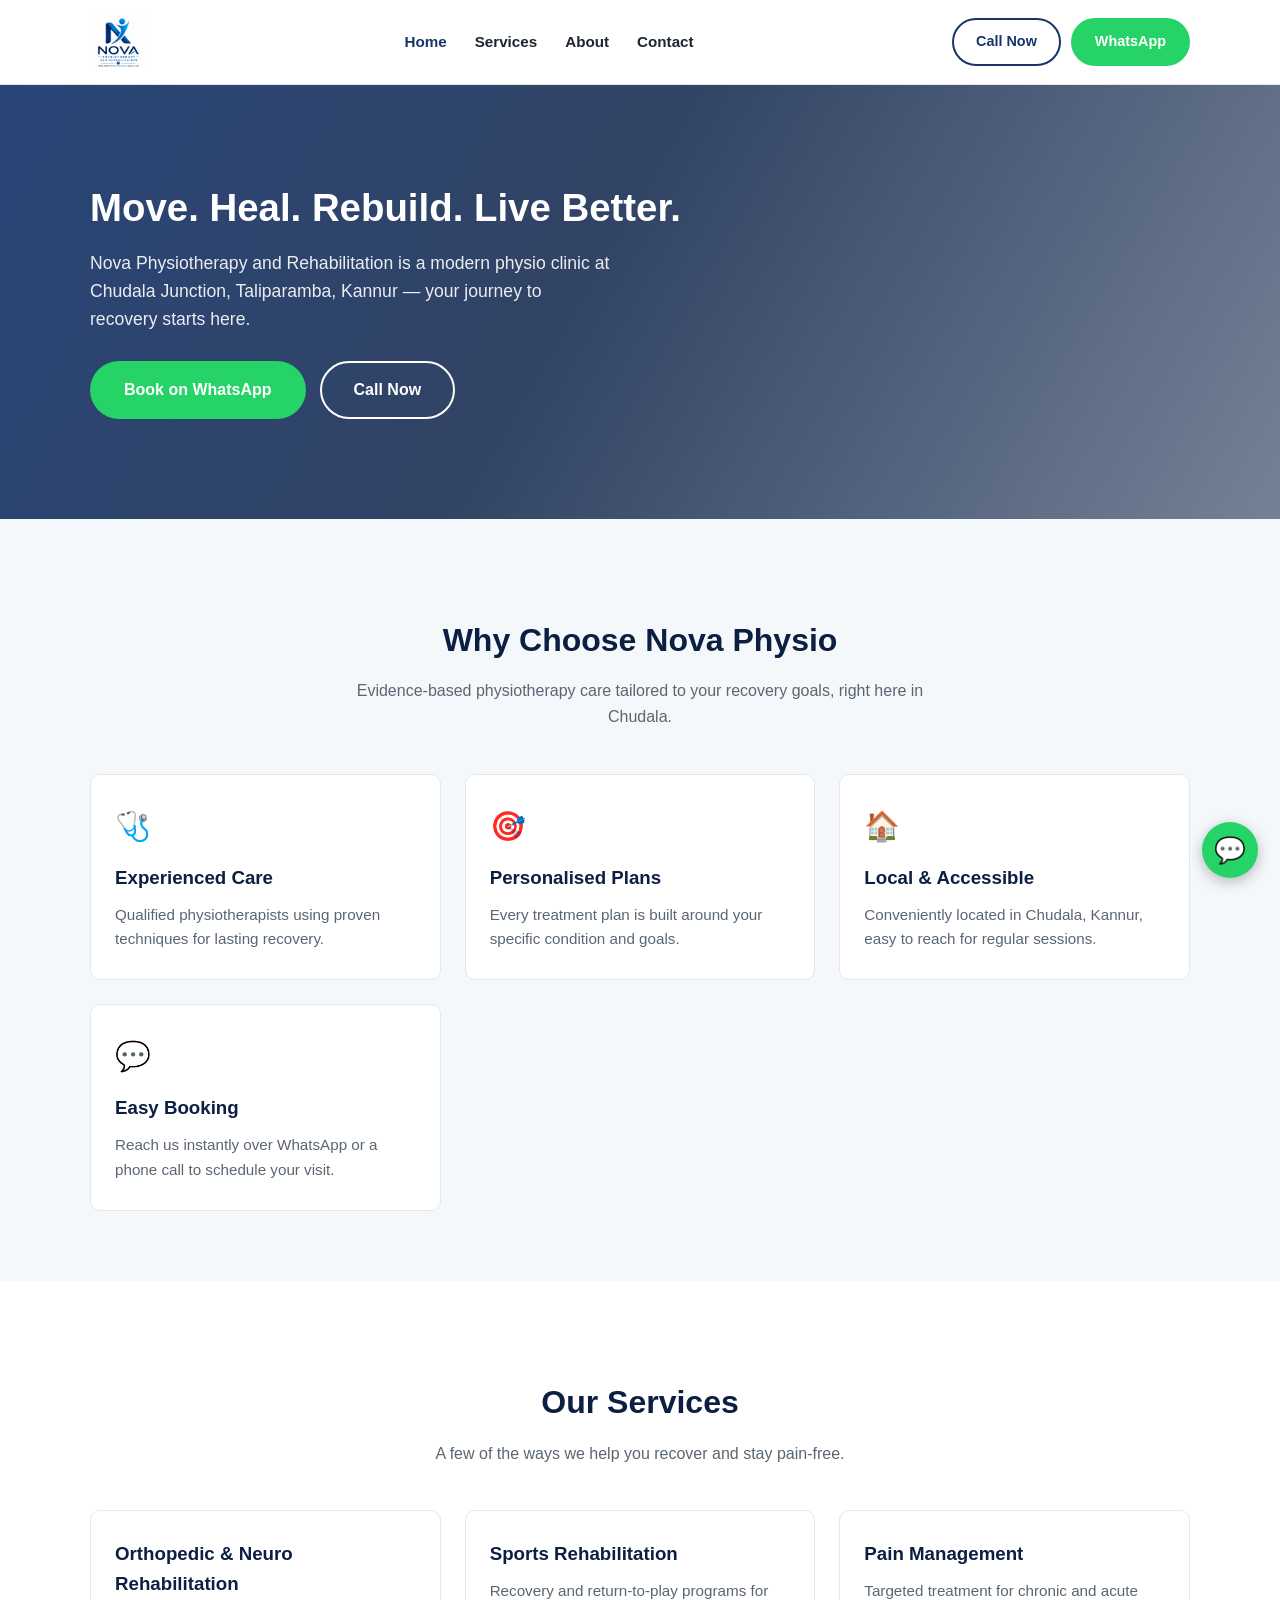
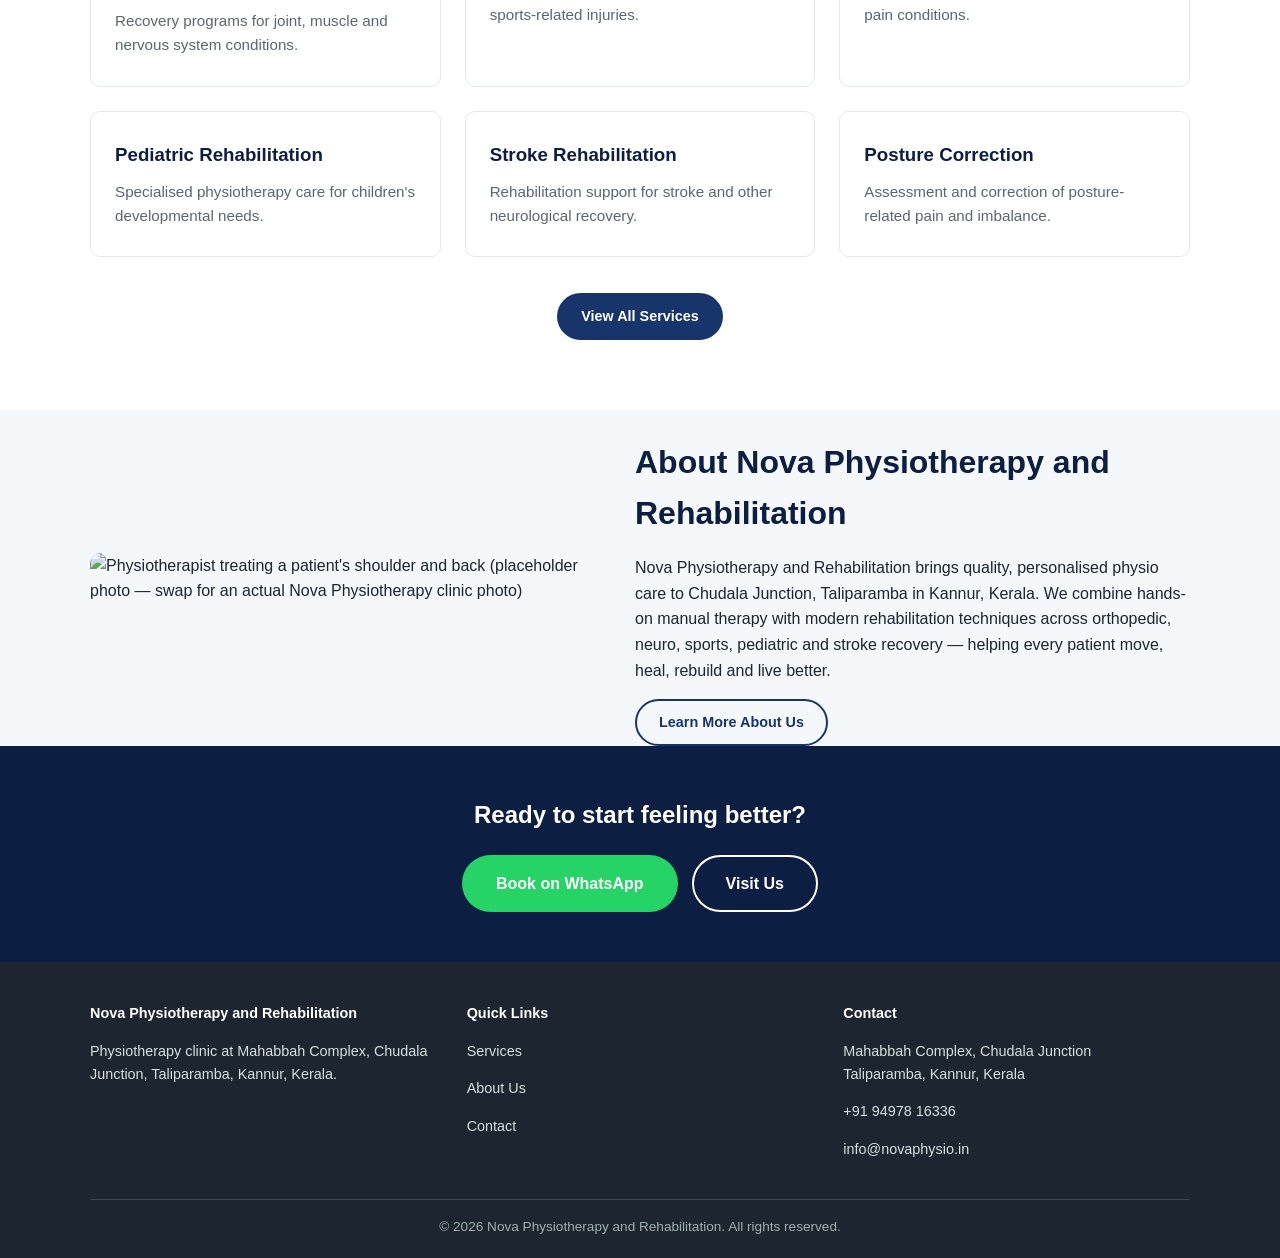
==== commit 7d475ede: "Swap hero background to a cleaner clinical photo, avoid duplicate image in About sections" ====
--- a/index.html
+++ b/index.html
@@ -109,7 +109,7 @@
 
 <section class="about-preview container">
   <div class="about-img">
-    <img src="https://images.unsplash.com/photo-1649751361457-01d3a696c7e6?q=80&amp;w=1200&amp;auto=format&amp;fit=crop" alt="Physiotherapist examining a patient's leg (placeholder photo — swap for an actual Nova Physiotherapy clinic photo)" loading="lazy">
+    <img src="https://images.unsplash.com/photo-1706353399656-210cca727a33?q=80&amp;w=1000&amp;auto=format&amp;fit=crop" alt="Physiotherapist treating a patient's shoulder and back (placeholder photo — swap for an actual Nova Physiotherapy clinic photo)" loading="lazy">
   </div>
   <div class="about-text">
     <h2 class="section-title" style="text-align:left;">About Nova Physiotherapy and Rehabilitation</h2>
--- a/css/style.css
+++ b/css/style.css
@@ -139,7 +139,7 @@
 .hero {
   background:
     linear-gradient(120deg, rgba(23,53,107,0.92) 0%, rgba(15,36,74,0.85) 45%, rgba(12,31,66,0.55) 100%),
-    url('https://images.unsplash.com/photo-1709880754472-be89c13abc52?q=80&w=1600&auto=format&fit=crop') center/cover no-repeat;
+    url('https://images.unsplash.com/photo-1649751361457-01d3a696c7e6?q=80&w=1600&auto=format&fit=crop') center/cover no-repeat;
   color: #fff;
   padding: 100px 0;
 }
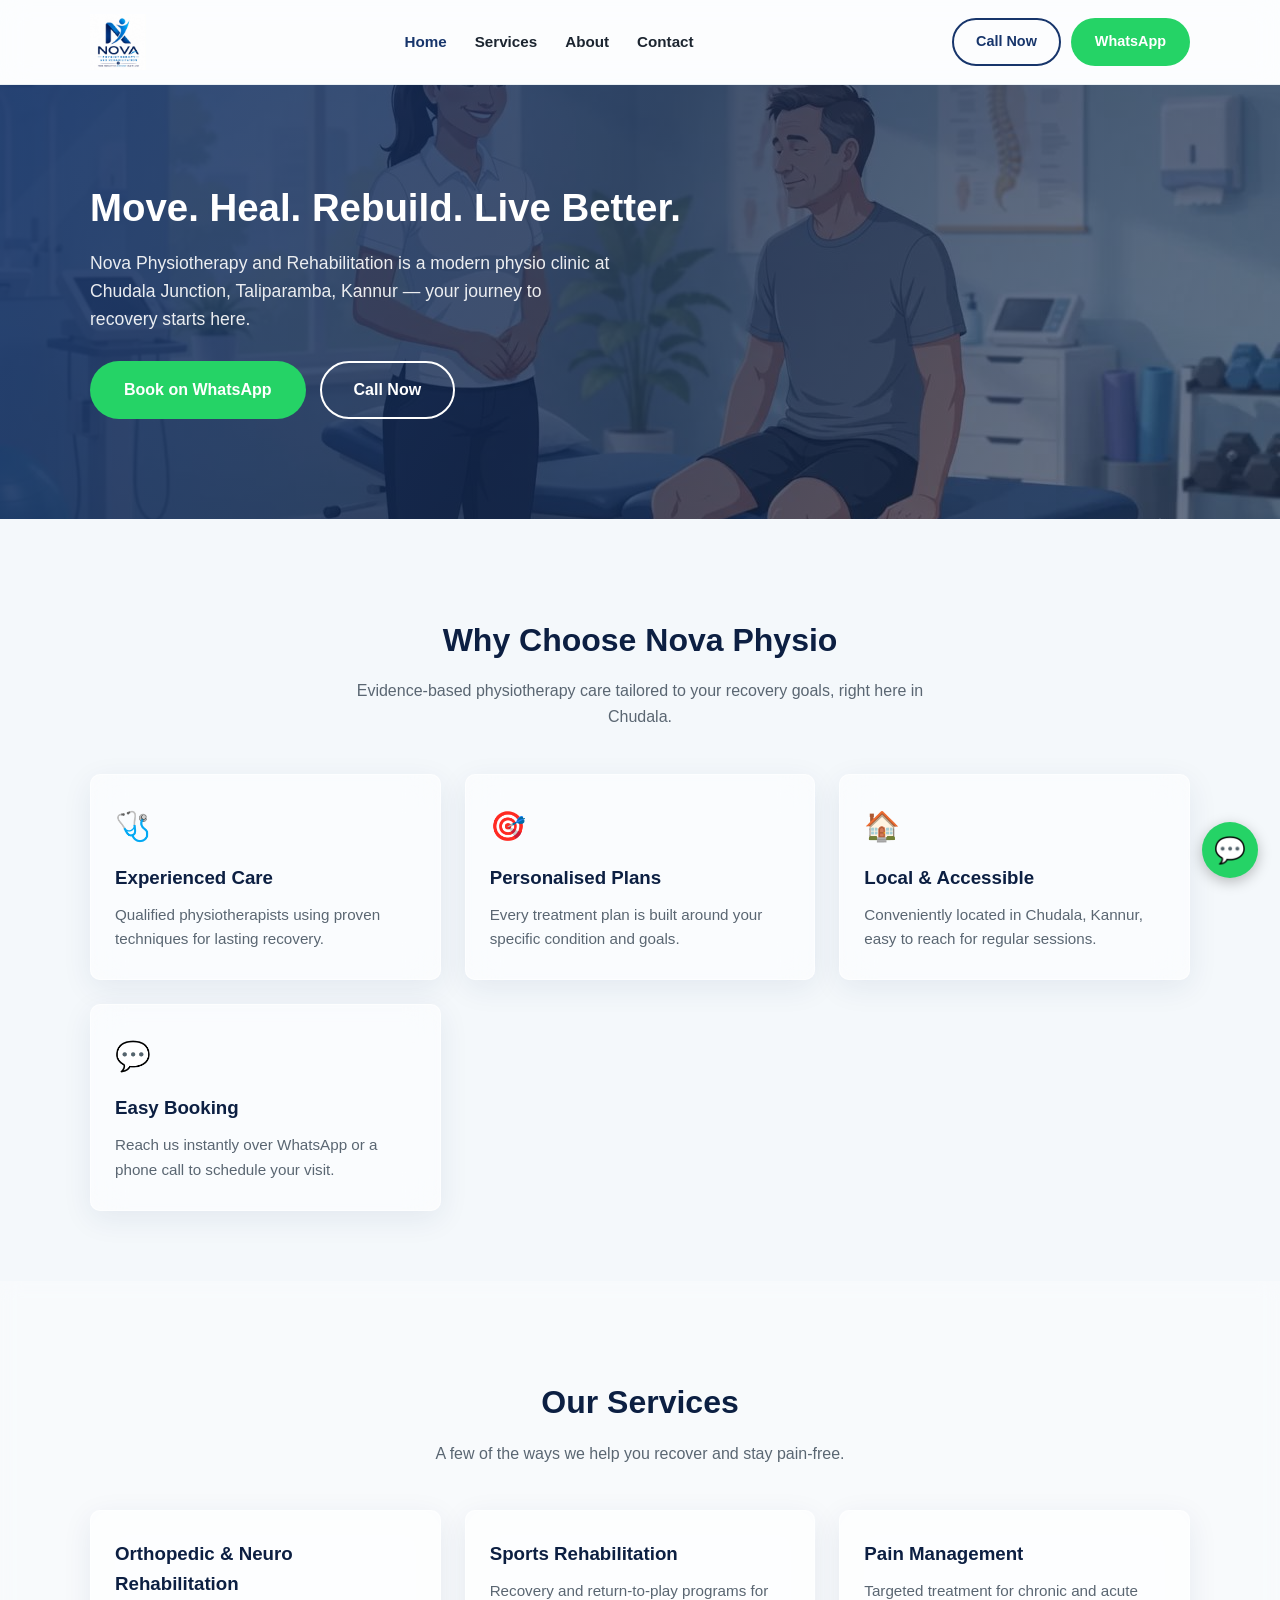
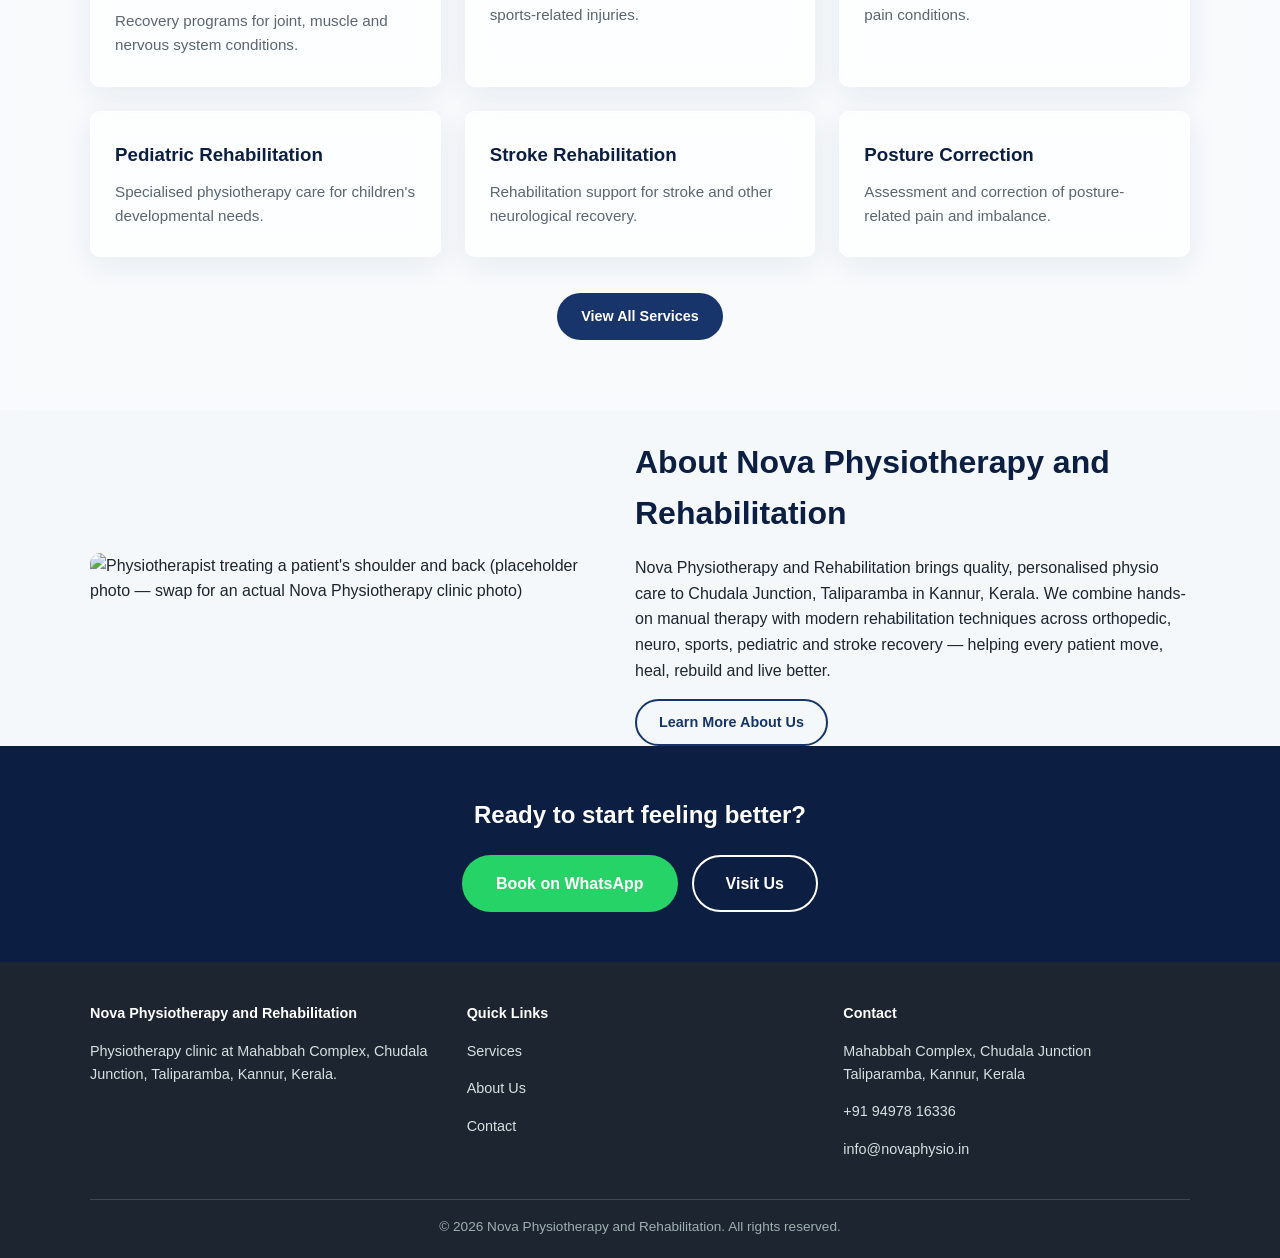
==== commit 982e49cb: "Add looping clinic animation to homepage hero background Replaces the static stock photo behind the " ====
--- a/index.html
+++ b/index.html
@@ -29,7 +29,10 @@
   </div>
 </header>
 
-<section class="hero">
+<section class="hero hero-video">
+  <video class="hero-bg-video" autoplay muted loop playsinline poster="assets/img/hero-poster.jpg">
+    <source src="assets/video/hero-clinic-animation.mp4" type="video/mp4">
+  </video>
   <div class="container">
     <div class="hero-content">
       <h1>Move. Heal. Rebuild. Live Better.</h1>
--- a/css/style.css
+++ b/css/style.css
@@ -21,6 +21,20 @@
   color: var(--color-text);
   background: var(--color-bg);
   line-height: 1.6;
+  position: relative;
+  overflow-x: hidden;
+}
+
+/* Soft, blurred, low-opacity background texture behind the whole page.
+   Kept very light so it never competes with text or buttons. */
+body::before {
+  content: "";
+  position: fixed;
+  inset: -40px;
+  background: url('https://images.unsplash.com/photo-1709880754472-be89c13abc52?q=80&w=1600&auto=format&fit=crop') center/cover no-repeat;
+  filter: blur(30px) saturate(0.9);
+  opacity: 0.16;
+  z-index: -1;
 }
 
 img { max-width: 100%; display: block; }
@@ -35,8 +49,10 @@
 
 /* Header */
 .site-header {
-  background: var(--color-bg-alt);
-  border-bottom: 1px solid var(--color-border);
+  background: rgba(255,255,255,0.7);
+  backdrop-filter: blur(14px) saturate(1.4);
+  -webkit-backdrop-filter: blur(14px) saturate(1.4);
+  border-bottom: 1px solid rgba(226,232,238,0.7);
   position: sticky;
   top: 0;
   z-index: 100;
@@ -137,6 +153,8 @@
 
 /* Hero */
 .hero {
+  position: relative;
+  overflow: hidden;
   background:
     linear-gradient(120deg, rgba(23,53,107,0.92) 0%, rgba(15,36,74,0.85) 45%, rgba(12,31,66,0.55) 100%),
     url('https://images.unsplash.com/photo-1649751361457-01d3a696c7e6?q=80&w=1600&auto=format&fit=crop') center/cover no-repeat;
@@ -145,10 +163,32 @@
 }
 
 .hero .container {
+  position: relative;
+  z-index: 2;
   display: flex;
   align-items: center;
   gap: 40px;
   flex-wrap: wrap;
+}
+
+/* Hero with looping background animation instead of a static photo */
+.hero-video { background: var(--color-primary-dark); }
+
+.hero-bg-video {
+  position: absolute;
+  inset: 0;
+  width: 100%;
+  height: 100%;
+  object-fit: cover;
+  z-index: 0;
+}
+
+.hero-video::before {
+  content: "";
+  position: absolute;
+  inset: 0;
+  background: linear-gradient(120deg, rgba(23,53,107,0.88) 0%, rgba(15,36,74,0.78) 45%, rgba(12,31,66,0.5) 100%);
+  z-index: 1;
 }
 
 .hero-content { flex: 1 1 420px; max-width: 620px; }
@@ -193,10 +233,19 @@
 }
 
 .card {
-  background: var(--color-bg-alt);
-  border: 1px solid var(--color-border);
+  background: rgba(255,255,255,0.55);
+  backdrop-filter: blur(16px) saturate(1.3);
+  -webkit-backdrop-filter: blur(16px) saturate(1.3);
+  border: 1px solid rgba(255,255,255,0.6);
   border-radius: var(--radius);
   padding: 28px 24px;
+  box-shadow: 0 8px 30px rgba(23,53,107,0.08);
+  transition: transform 0.2s ease, box-shadow 0.2s ease;
+}
+
+.card:hover {
+  transform: translateY(-3px);
+  box-shadow: 0 14px 40px rgba(23,53,107,0.14);
 }
 
 .card .icon {
@@ -216,7 +265,11 @@
 }
 
 /* Alt section background */
-.section-alt { background: var(--color-bg-alt); }
+.section-alt {
+  background: rgba(255,255,255,0.35);
+  backdrop-filter: blur(10px);
+  -webkit-backdrop-filter: blur(10px);
+}
 
 /* About preview */
 .about-preview {
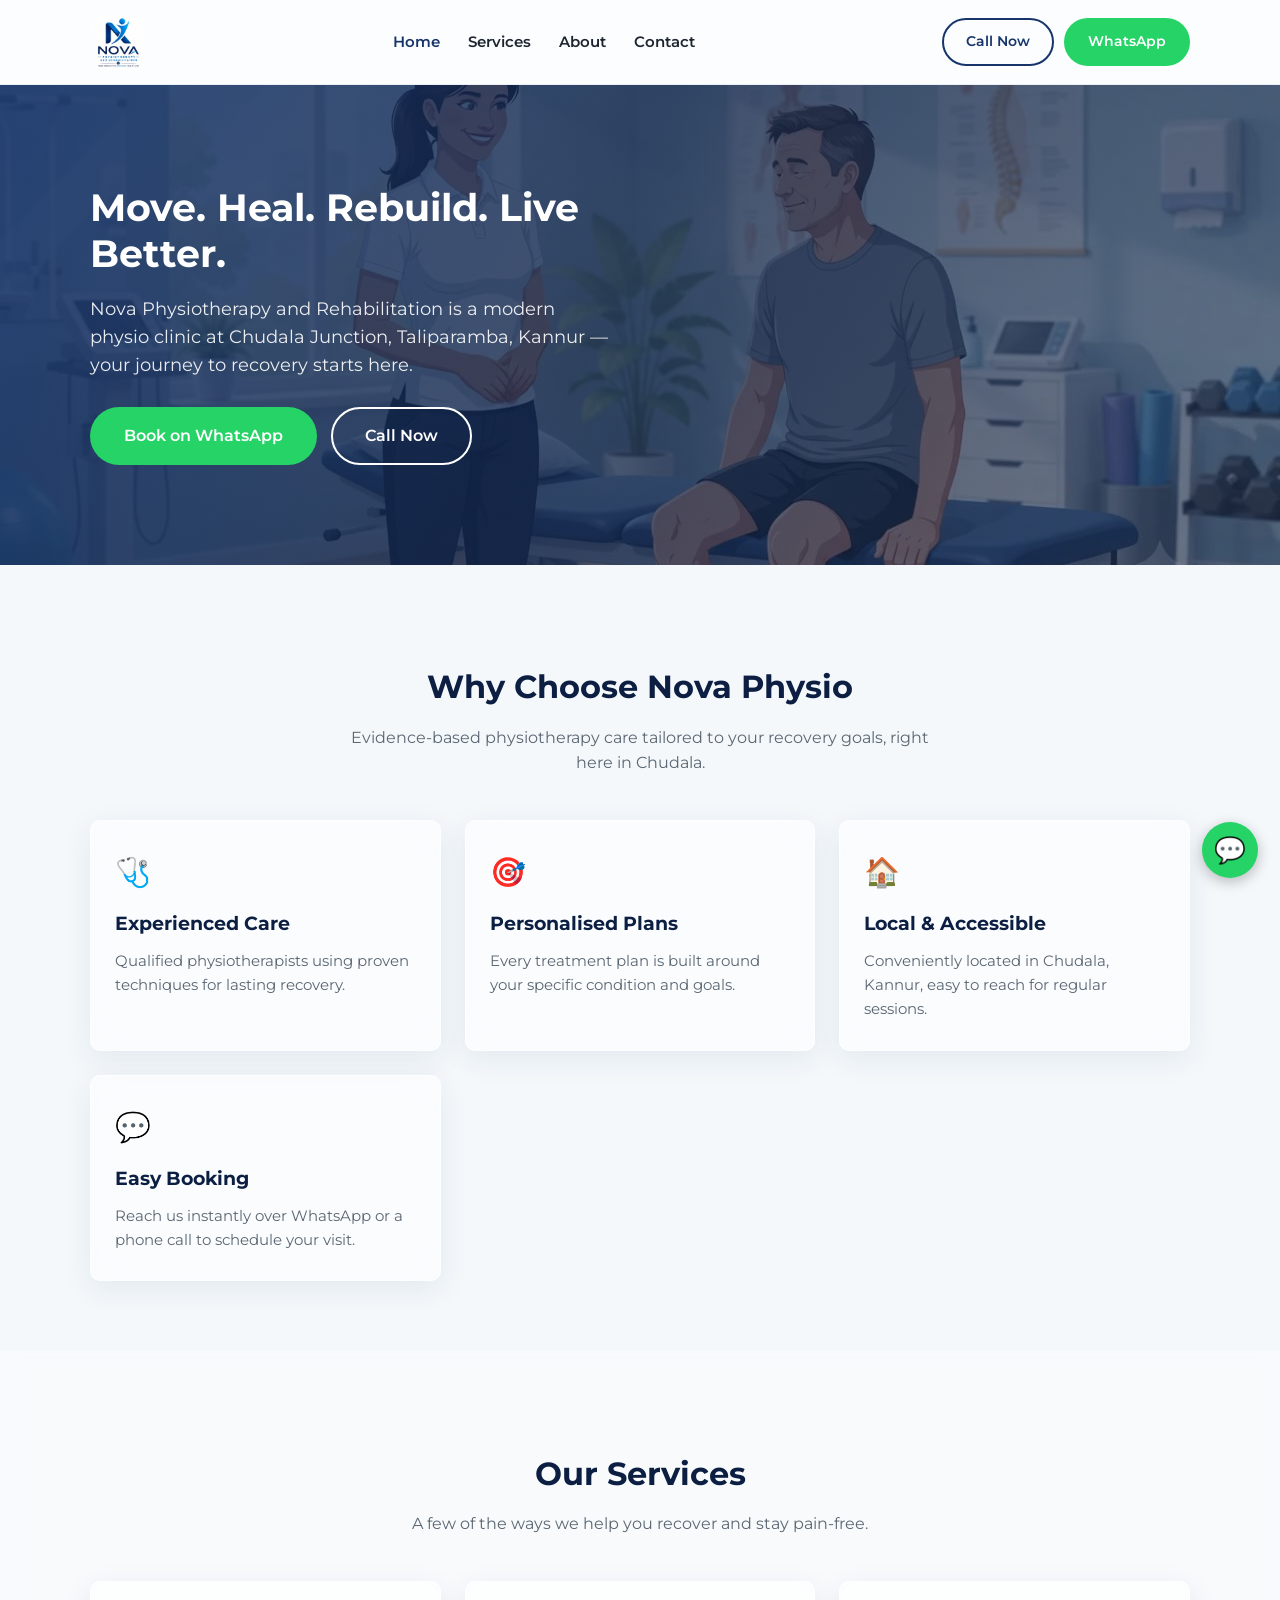
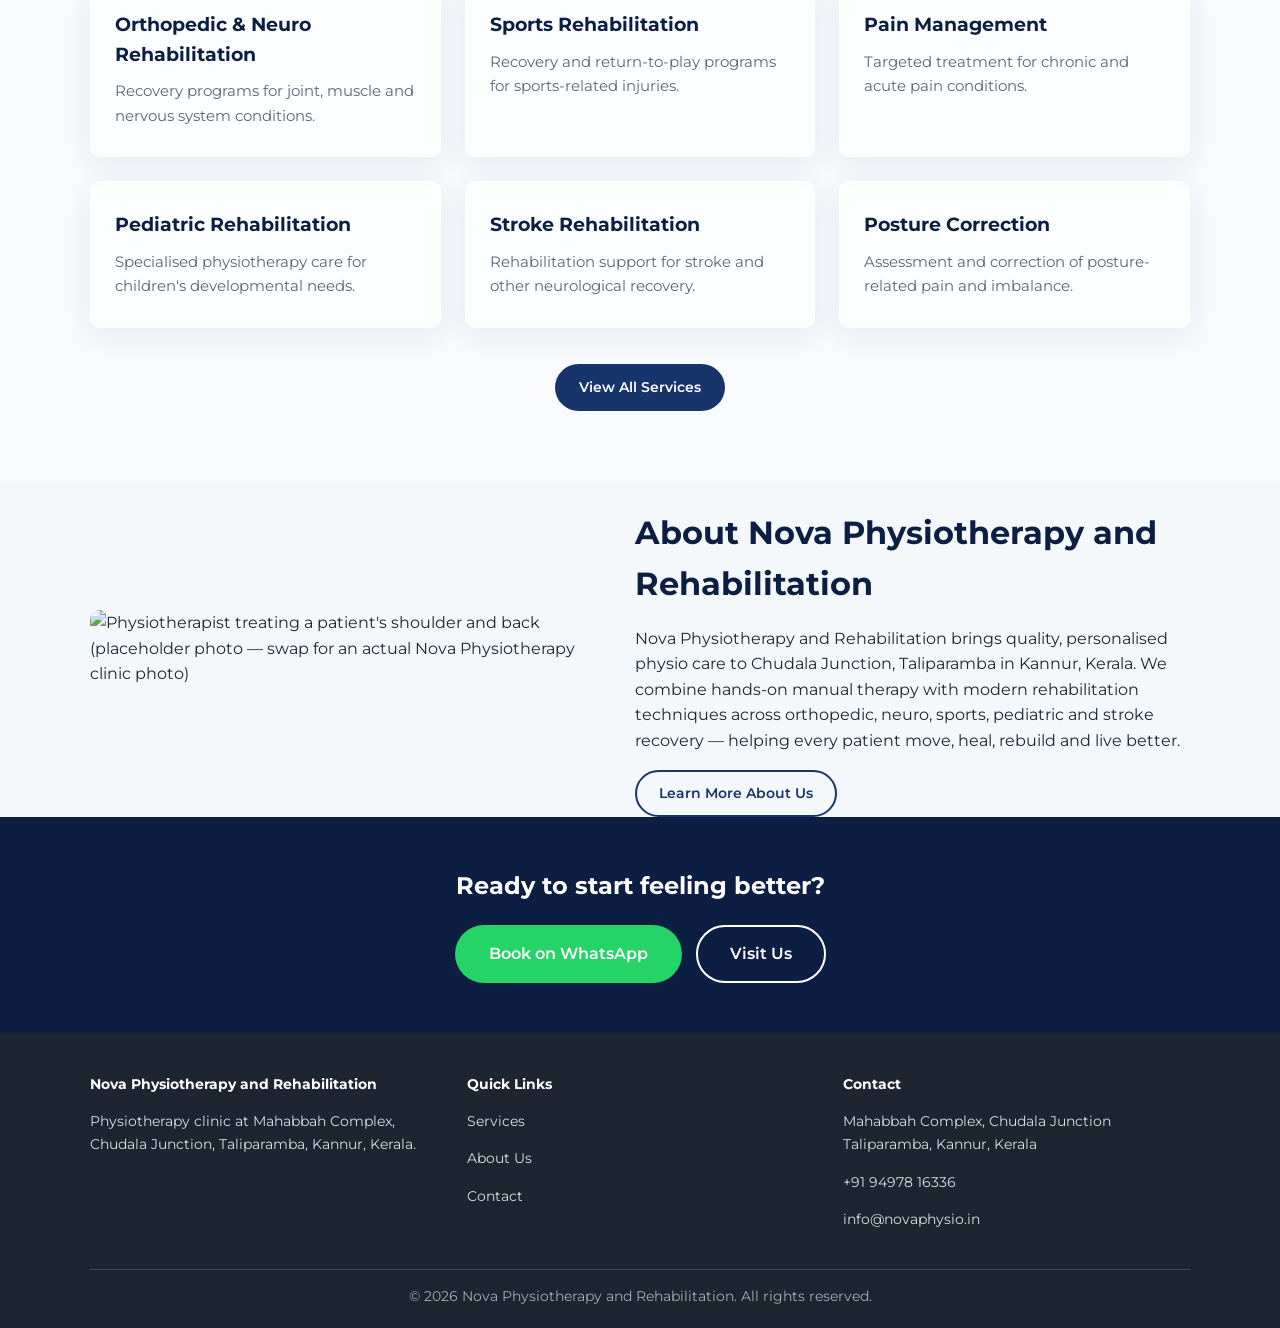
==== commit a26b9b21: "Switch site-wide font to Montserrat Loads Montserrat from Google Fonts on every page and sets it as " ====
--- a/index.html
+++ b/index.html
@@ -6,6 +6,9 @@
 <title>Nova Physiotherapy and Rehabilitation | Chudala, Taliparamba, Kannur</title>
 <meta name="description" content="Nova Physiotherapy and Rehabilitation is a physiotherapy clinic at Mahabbah Complex, Chudala Junction, Taliparamba, Kannur, Kerala offering orthopedic, neuro, sports, pediatric and stroke rehabilitation.">
 <link rel="icon" href="assets/img/logo.jpeg" type="image/jpeg">
+<link rel="preconnect" href="https://fonts.googleapis.com">
+<link rel="preconnect" href="https://fonts.gstatic.com" crossorigin>
+<link rel="stylesheet" href="https://fonts.googleapis.com/css2?family=Montserrat:wght@400;500;600;700;800&display=swap">
 <link rel="stylesheet" href="css/style.css">
 </head>
 <body>
--- a/css/style.css
+++ b/css/style.css
@@ -17,7 +17,7 @@
 
 body {
   margin: 0;
-  font-family: "Segoe UI", "Helvetica Neue", Arial, sans-serif;
+  font-family: "Montserrat", "Segoe UI", "Helvetica Neue", Arial, sans-serif;
   color: var(--color-text);
   background: var(--color-bg);
   line-height: 1.6;
@@ -189,6 +189,22 @@
   inset: 0;
   background: linear-gradient(120deg, rgba(23,53,107,0.88) 0%, rgba(15,36,74,0.78) 45%, rgba(12,31,66,0.5) 100%);
   z-index: 1;
+}
+
+/* On narrow screens the tall stacked text pushes the hero's height far past
+   the video's 16:9 aspect ratio, so a full-bleed cover crop zooms in way too
+   tight. Show the video as an in-flow banner above the text instead. */
+@media (max-width: 820px) {
+  .hero-video { padding: 0 0 40px; }
+  .hero-video::before { display: none; }
+  .hero-bg-video {
+    position: static;
+    width: 100%;
+    height: auto;
+    aspect-ratio: 16 / 9;
+    object-position: center 35%;
+  }
+  .hero-video .container { padding-top: 28px; }
 }
 
 .hero-content { flex: 1 1 420px; max-width: 620px; }
